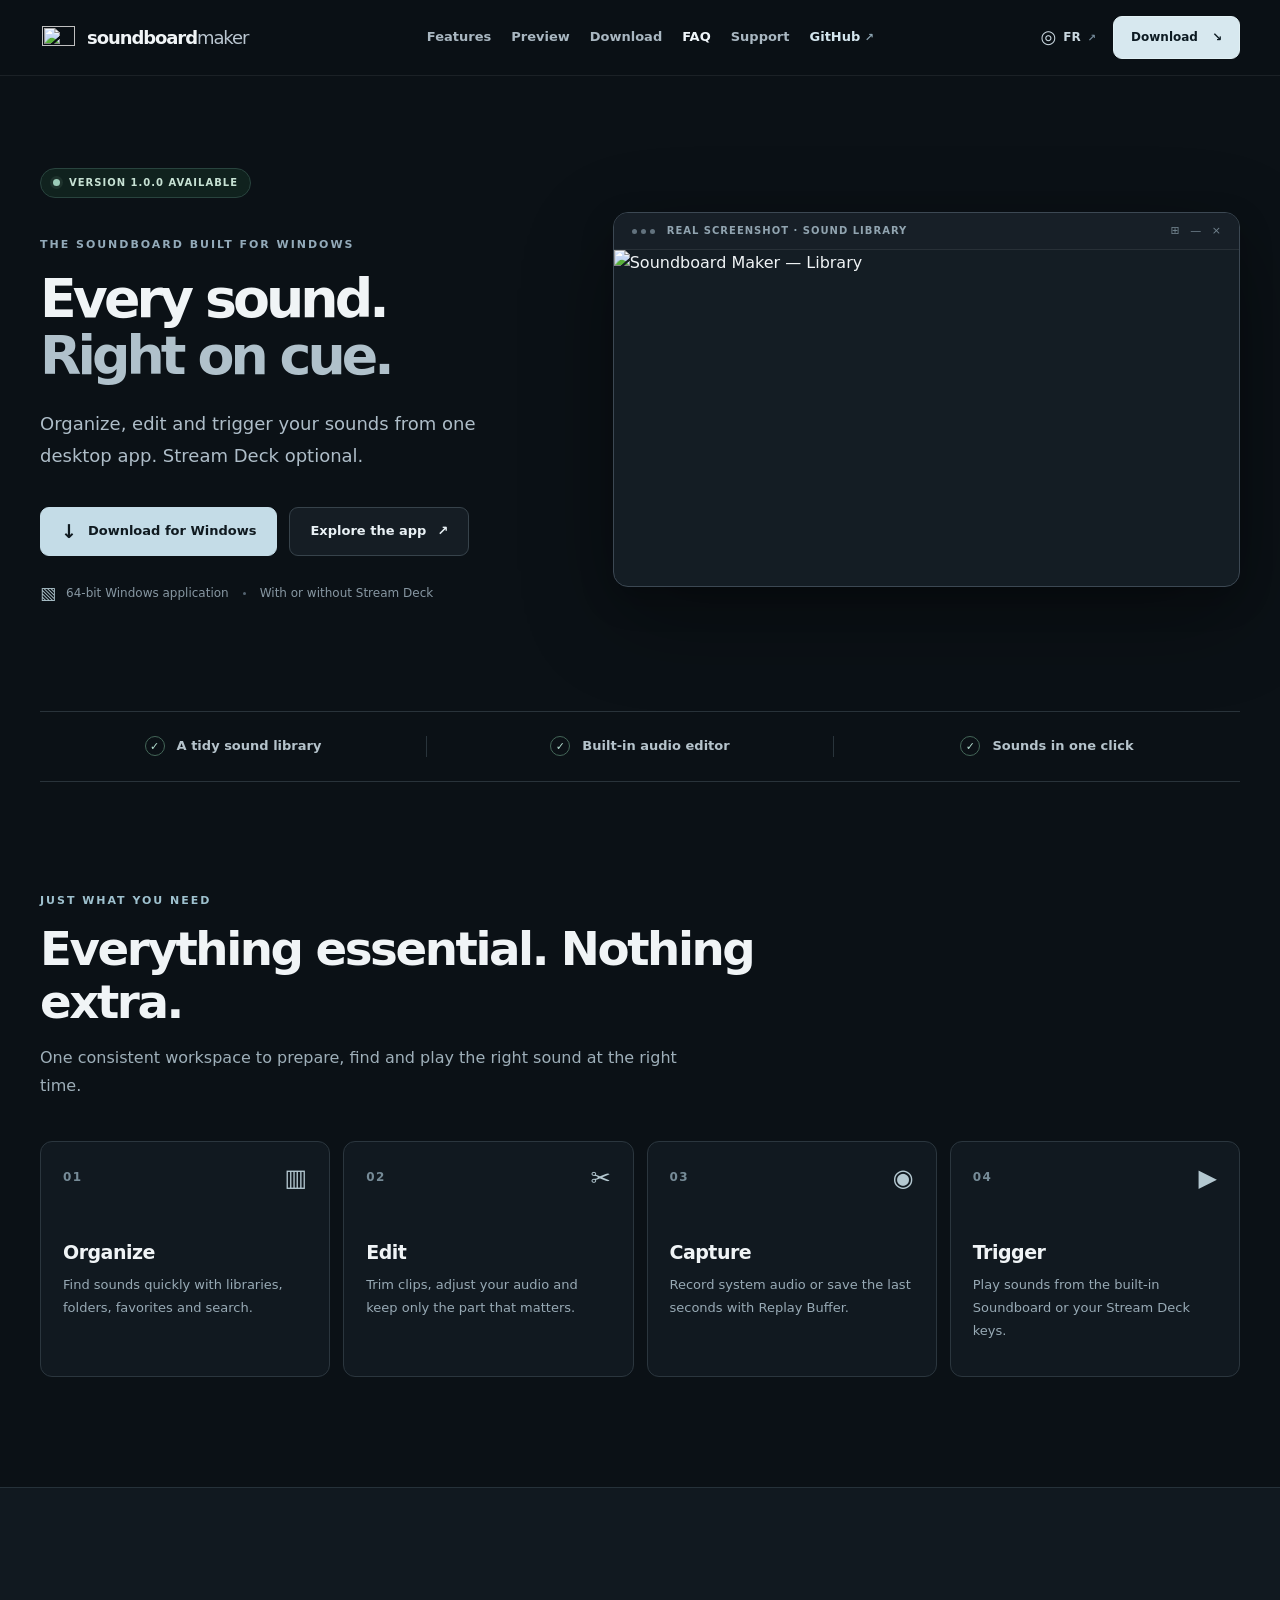
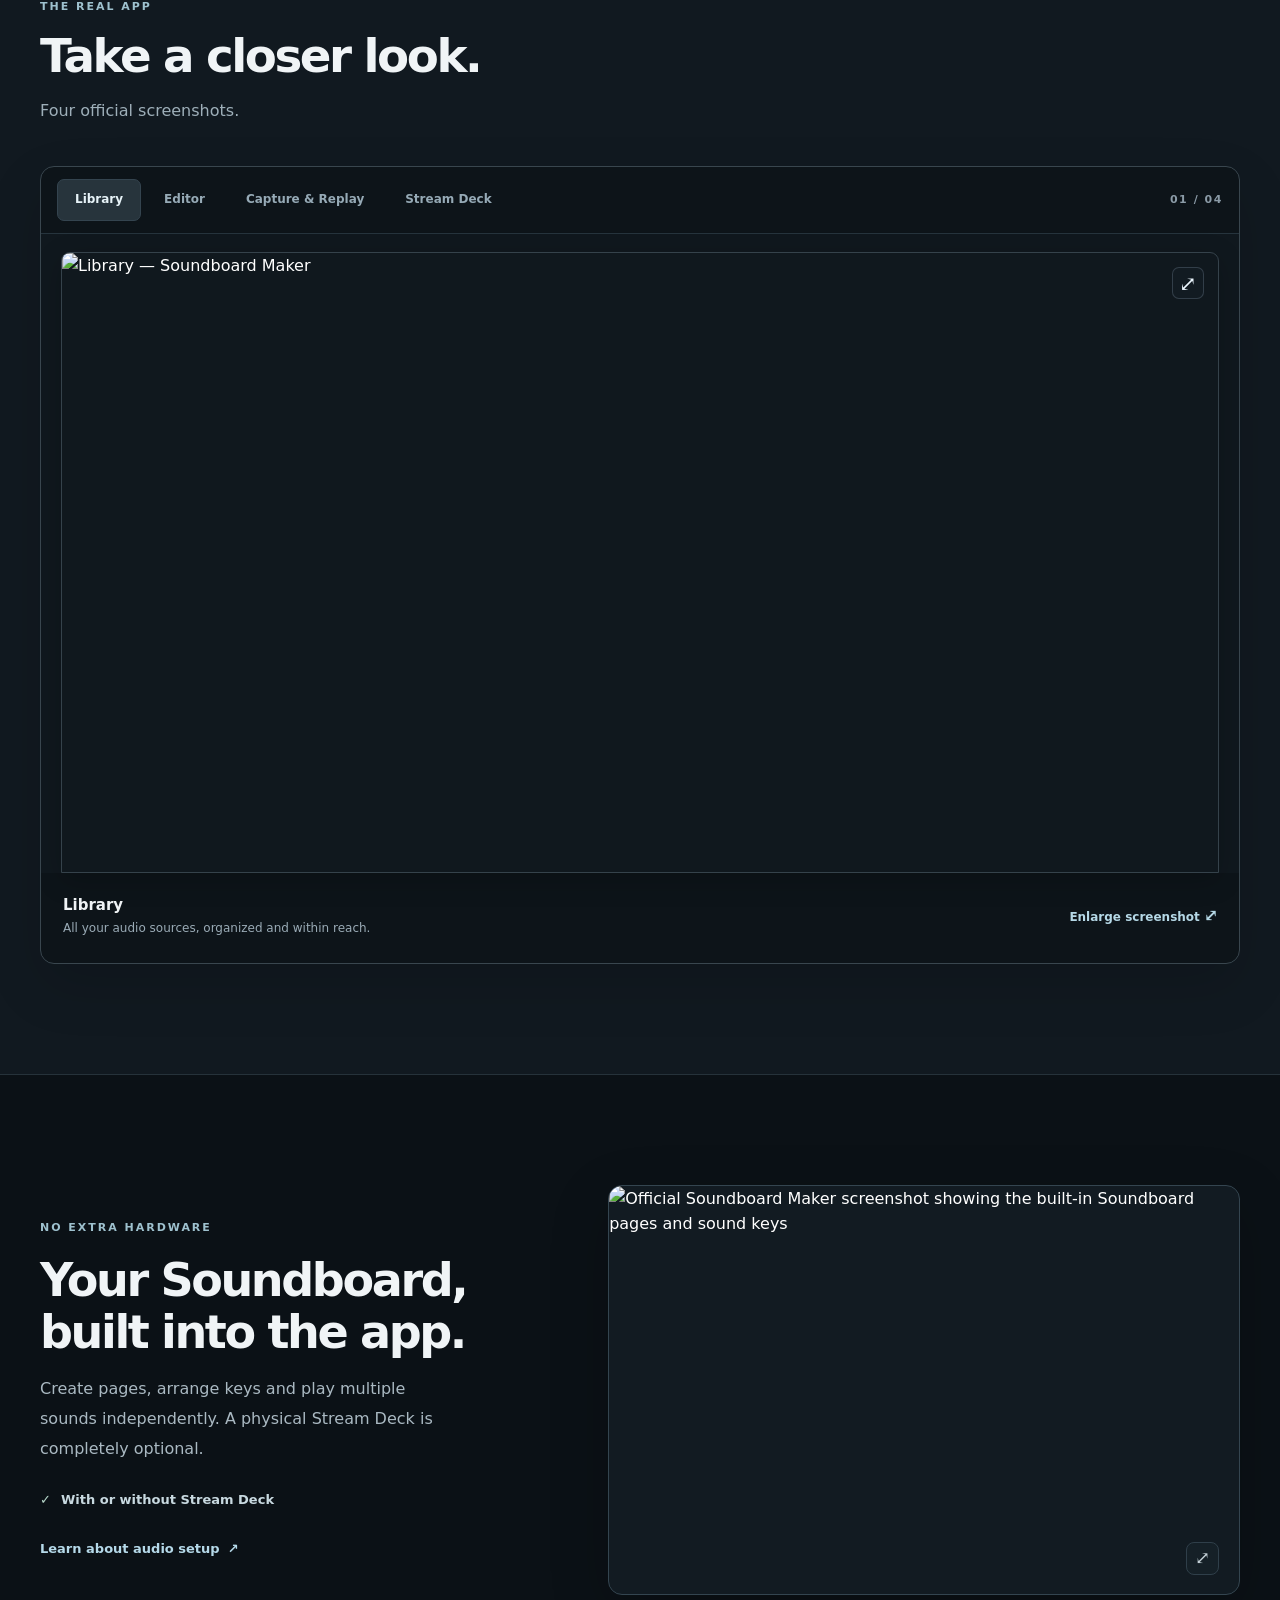
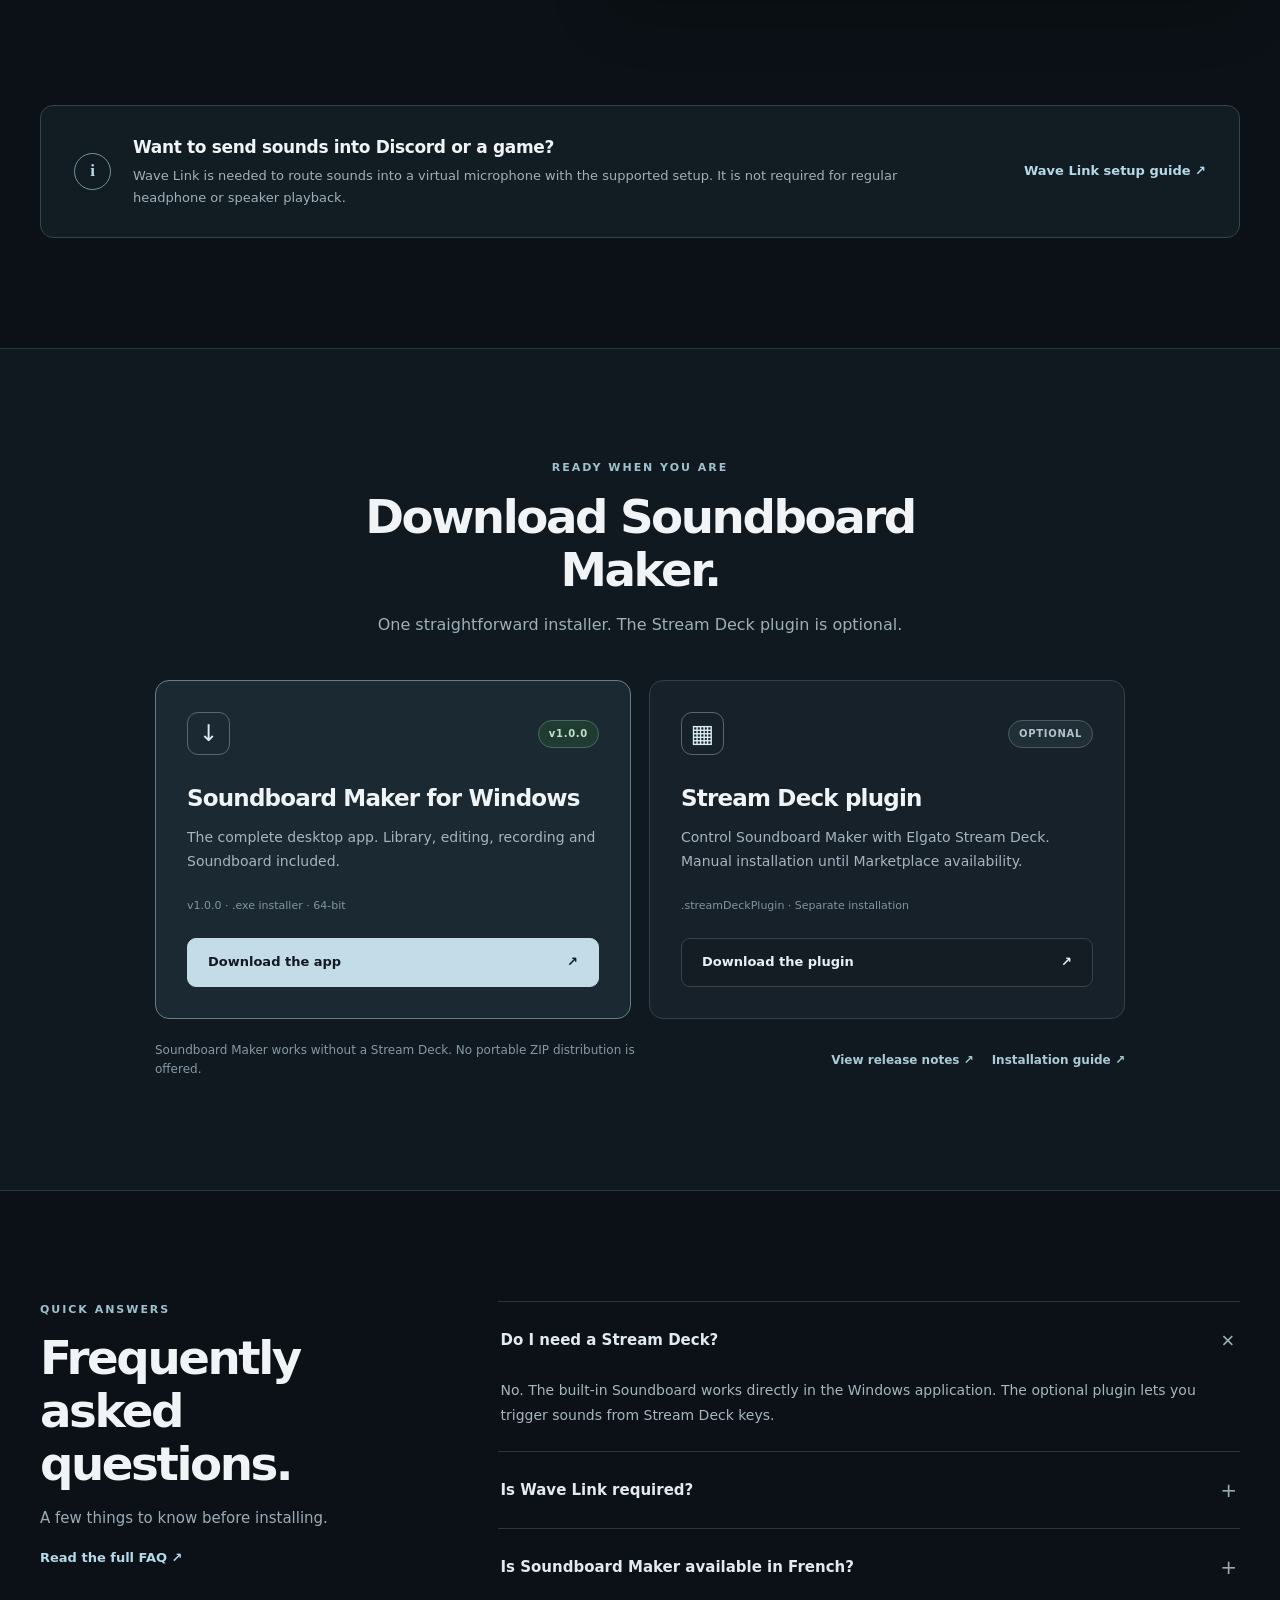
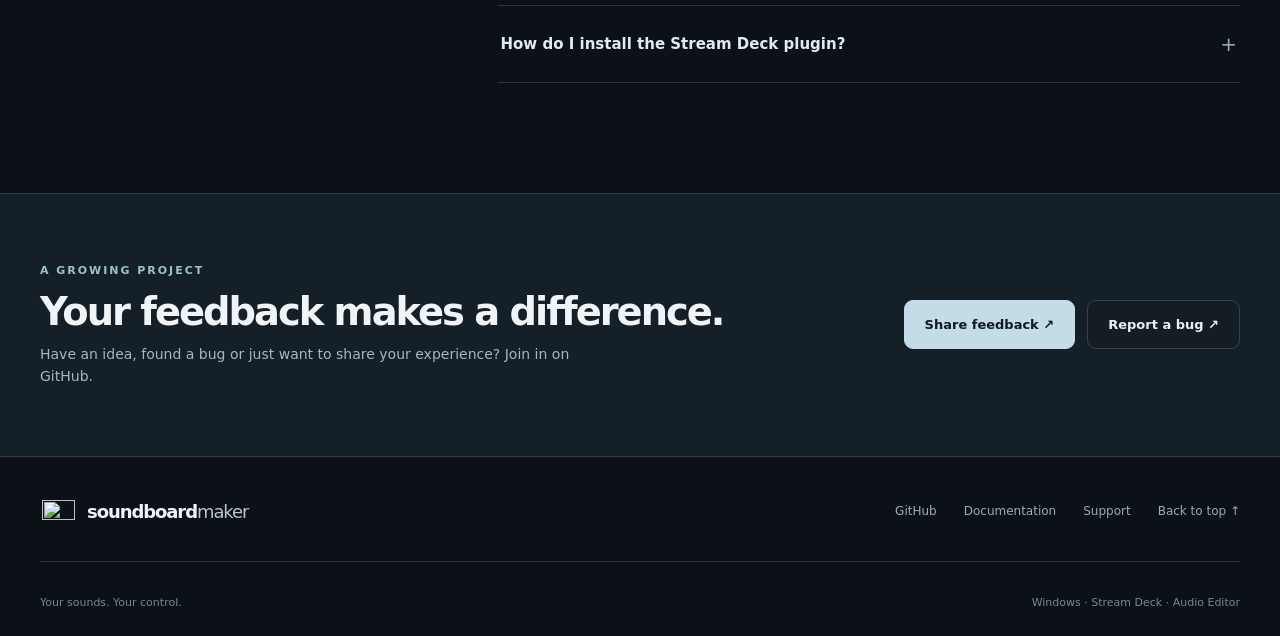
==== docs/en/index.html @ a248b0d3 "Publish version-independent website download improvements" ====
<!doctype html>
<html lang="en">
<head>
  <meta charset="utf-8">
  <meta name="viewport" content="width=device-width, initial-scale=1">
  <meta name="theme-color" content="#10161b">
  <title>Soundboard Maker — Windows Soundboard, Audio Editor &amp; Stream Deck</title>
  <meta name="description" content="Soundboard Maker for Windows: organize, trim and trigger sounds. Built-in Soundboard, audio editor, system audio capture and Stream Deck plugin.">
  <link rel="alternate" hreflang="fr" href="https://soundboardmaker.com/">
  <link rel="alternate" hreflang="en" href="https://soundboardmaker.com/en/">
  <link rel="alternate" hreflang="x-default" href="https://soundboardmaker.com/">
  <link rel="canonical" href="https://soundboardmaker.com/en/">
  <meta property="og:type" content="website">
  <meta property="og:site_name" content="Soundboard Maker">
  <meta property="og:locale" content="en_US">
  <meta property="og:title" content="Soundboard Maker — Windows Soundboard, Audio Editor &amp; Stream Deck">
  <meta property="og:description" content="Soundboard Maker for Windows: organize, trim and trigger sounds. Built-in Soundboard, audio editor, system audio capture and Stream Deck plugin.">
  <meta property="og:url" content="https://soundboardmaker.com/en/">
  <meta property="og:image" content="https://soundboardmaker.com/assets/social-preview.png?v=20261030-1">
  <meta property="og:image:width" content="1280">
  <meta property="og:image:height" content="640">
  <meta name="twitter:card" content="summary_large_image">
  <meta name="twitter:image" content="https://soundboardmaker.com/assets/social-preview.png?v=20261030-1">
  <link rel="icon" type="image/png" sizes="48x48" href="../assets/favicon-48.png?v=20261103">
  <link rel="icon" type="image/svg+xml" sizes="any" href="../assets/favicon.svg?v=20261103">
  <link rel="stylesheet" href="../style.css?v=20261102-soundboard-ratio">
  <script src="../app.js?v=20261104-latest" defer></script>
  <script defer src="https://cloud.umami.is/script.js" data-website-id="fd426516-11d3-4d21-9e5f-0ff150baa547"></script>
  <script type="application/ld+json">
    {
      "@context": "https://schema.org",
      "@type": "SoftwareApplication",
      "name": "Soundboard Maker",
      "url": "https://soundboardmaker.com/en/",
      "applicationCategory": "MultimediaApplication",
      "operatingSystem": "Windows",
      "softwareVersion": "1.0.0",
      "downloadUrl": "https://github.com/Fablitox/SoundBoardMaker/releases/download/1.0.0/SoundboardMaker-Setup-1.0.0.exe",
      "image": "https://soundboardmaker.com/assets/logo.png"
    }
  </script>
</head>
<body id="top" data-language="en">
  <header class="site-header" id="site-header">
    <div class="header-inner layout">
      <a href="/en/" class="brand" aria-label="Soundboard Maker — Home">
        <span class="brand-symbol"><img src="../assets/logo-mark.png" alt="" width="33" height="23"></span>
        <span class="brand-name">soundboard<span>maker</span></span>
      </a>
      <nav class="site-nav" id="site-nav" aria-label="Navigation">
        <a href="#features">Features</a>
        <a href="#preview">Preview</a>
        <a href="#download">Download</a>
        <a href="#faq">FAQ</a>
        <a href="#community">Support</a>
        <a href="https://github.com/Fablitox/SoundBoardMaker" target="_blank" rel="noopener noreferrer" class="nav-github">GitHub <span aria-hidden="true">↗</span></a>
      </nav>
      <div class="header-actions">
        <a class="language-switch" href="/" aria-label="Switch language to French" title="Switch language to French"><span class="language-globe" aria-hidden="true">◎</span> FR <span class="chev">↗</span></a>
        <a class="header-download" href="#download">Download <span aria-hidden="true">↘</span></a>
        <button class="mobile-toggle" aria-label="Open menu" aria-controls="site-nav" aria-expanded="false"><span></span><span></span><span></span></button>
      </div>
    </div>
  </header>

  <main>
    <section class="hero layout" aria-labelledby="hero-title">
      <div class="hero-copy">
        <div class="status-line"><span class="status-dot"></span> VERSION 1.0.0 AVAILABLE</div>
        <div class="eyebrow">THE SOUNDBOARD BUILT FOR WINDOWS</div>
        <h1 id="hero-title">Every sound.<br><span>Right on cue.</span></h1>
        <p class="hero-lead">Organize, edit and trigger your sounds from one desktop app. Stream Deck optional.</p>
        <div class="hero-ctas">
          <a class="button button-primary" href="#download"><span class="button-icon">↓</span> Download for Windows</a>
          <a class="button button-outline" href="#preview">Explore the app <span aria-hidden="true">↗</span></a>
        </div>
        <div class="hero-meta"><span class="micro-icon">▧</span>64-bit Windows application <span class="sep"></span> With or without Stream Deck</div>
      </div>
      <div class="hero-visual">
        <div class="window-frame">
          <div class="window-toolbar"><span class="toolbar-name"><span class="three-dots"><i></i><i></i><i></i></span> REAL SCREENSHOT · SOUND LIBRARY</span><span class="toolbar-ctrl">⊞ &nbsp; — &nbsp; ×</span></div>
          <img class="hero-shot" src="../screenshots/Bibliotheque_EN.png" alt="Soundboard Maker — Library" loading="eager">
        </div>
        
      </div>
    </section>
    <div class="hero-strip layout" aria-label="Features">
      <div><span class="strip-check">✓</span>A tidy sound library</div>
      <div><span class="strip-check">✓</span>Built-in audio editor</div>
      <div><span class="strip-check">✓</span>Sounds in one click</div>
    </div>

    <section class="section layout" id="features" aria-labelledby="features-title">
      <div class="section-top"><p class="section-label">JUST WHAT YOU NEED</p><h2 id="features-title">Everything essential. Nothing extra.</h2><p class="section-intro">One consistent workspace to prepare, find and play the right sound at the right time.</p></div>
      <div class="feature-grid">
        
        <article class="feature-card"><div class="feature-top"><span class="feature-num">01</span><span class="feature-symbol" aria-hidden="true">▥</span></div><h3>Organize</h3><p>Find sounds quickly with libraries, folders, favorites and search.</p></article>
        
        <article class="feature-card"><div class="feature-top"><span class="feature-num">02</span><span class="feature-symbol" aria-hidden="true">✂</span></div><h3>Edit</h3><p>Trim clips, adjust your audio and keep only the part that matters.</p></article>
        
        <article class="feature-card"><div class="feature-top"><span class="feature-num">03</span><span class="feature-symbol" aria-hidden="true">◉</span></div><h3>Capture</h3><p>Record system audio or save the last seconds with Replay Buffer.</p></article>
        
        <article class="feature-card"><div class="feature-top"><span class="feature-num">04</span><span class="feature-symbol" aria-hidden="true">▶</span></div><h3>Trigger</h3><p>Play sounds from the built-in Soundboard or your Stream Deck keys.</p></article>
        
      </div>
    </section>

    <section class="section preview-section" id="preview" aria-labelledby="preview-title">
      <div class="layout">
        <div class="section-top"><p class="section-label">THE REAL APP</p><h2 id="preview-title">Take a closer look.</h2><p class="section-intro">Four official screenshots.</p></div>
        <div class="preview-shell">
          <div class="preview-heading"><div role="tablist" aria-label="Preview" class="preview-tabs">
            
            <button class="preview-tab is-selected" type="button" role="tab" aria-selected="true" id="tab-library" data-image="../screenshots/Bibliotheque_EN.png" data-label="Library" data-detail="All your audio sources, organized and within reach.">Library</button>
            
            <button class="preview-tab " type="button" role="tab" aria-selected="false" id="tab-editor" data-image="../screenshots/Editeur_EN.png" data-label="Editor" data-detail="Precise trimming and audio editing in one place.">Editor</button>
            
            <button class="preview-tab " type="button" role="tab" aria-selected="false" id="tab-capture" data-image="../screenshots/Capture_Replay_EN.png" data-label="Capture &amp; Replay" data-detail="Local recording and Replay Buffer together.">Capture &amp; Replay</button>
            
            <button class="preview-tab " type="button" role="tab" aria-selected="false" id="tab-deck" data-image="../screenshots/StreamDeck_EN.png" data-label="Stream Deck" data-detail="Plugin controls for playback and recording.">Stream Deck</button>
            
          </div><span class="preview-index" id="preview-index">01 / 04</span></div>
          <div class="preview-stage" role="tabpanel" aria-labelledby="tab-library" id="preview-panel">
            <button class="preview-launch" id="open-preview" type="button" aria-label="Enlarge screenshot">
              <img id="preview-image" src="../screenshots/Bibliotheque_EN.png" alt="Library — Soundboard Maker" loading="lazy">
              <span class="expand-icon" aria-hidden="true">⤢</span>
            </button>
          </div>
          <div class="preview-footer"><div><strong id="preview-caption-title">Library</strong><span id="preview-caption-desc">All your audio sources, organized and within reach.</span></div><button class="preview-zoom" id="open-preview-text" type="button">Enlarge screenshot <span>⤢</span></button></div>
        </div>
      </div>
    </section>

    <section class="section layout" id="soundboard" aria-labelledby="sound-title">
      <div class="soundboard-layout">
        <div class="soundboard-copy"><p class="section-label">NO EXTRA HARDWARE</p><h2 id="sound-title">Your Soundboard, built into the app.</h2><p>Create pages, arrange keys and play multiple sounds independently. A physical Stream Deck is completely optional.</p><div class="tiny-feature"><span>✓</span>With or without Stream Deck</div><a class="text-link" href="https://github.com/Fablitox/SoundBoardMaker/wiki/Wave-Link-EN" target="_blank" rel="noopener noreferrer">Learn about audio setup <span>↗</span></a></div>
        <button class="soundboard-screenshot" type="button" id="open-soundboard" aria-label="Enlarge built-in Soundboard screenshot">
          <img id="soundboard-image" src="../screenshots/Soundboard_EN.png" alt="Official Soundboard Maker screenshot showing the built-in Soundboard pages and sound keys" data-title="Built-in Soundboard" loading="lazy" decoding="async">
          <span class="soundboard-zoom" aria-hidden="true">⤢</span>
        </button>
      </div>
    </section>

    <section class="wave-link layout" aria-label="Wave Link"><div class="wave-link-icon">i</div><div><h3>Want to send sounds into Discord or a game?</h3><p>Wave Link is needed to route sounds into a virtual microphone with the supported setup. It is not required for regular headphone or speaker playback.</p></div><a class="text-link" href="https://github.com/Fablitox/SoundBoardMaker/wiki/Wave-Link-EN" target="_blank" rel="noopener noreferrer">Wave Link setup guide ↗</a></section>

    <section class="section download-section" id="download" aria-labelledby="download-title"><div class="layout">
      <div class="section-top center"><p class="section-label">READY WHEN YOU ARE</p><h2 id="download-title">Download Soundboard Maker.</h2><p class="section-intro">One straightforward installer. The Stream Deck plugin is optional.</p></div>
      <div class="download-grid">
        <article class="download-card main-download"><div class="download-card-heading"><div class="download-icon">↓</div><span class="version-pill">v1.0.0</span></div><h3>Soundboard Maker for Windows</h3><p>The complete desktop app. Library, editing, recording and Soundboard included.</p><div class="download-meta">v1.0.0 · .exe installer · 64-bit</div><a href="https://github.com/Fablitox/SoundBoardMaker/releases/download/1.0.0/SoundboardMaker-Setup-1.0.0.exe" rel="noopener noreferrer" class="button button-primary download-button" data-download="installer" data-umami-event="download-installer">Download the app <span>↗</span></a></article>
        <article class="download-card"><div class="download-card-heading"><div class="download-icon deck-icon">▦</div><span class="optional-pill">OPTIONAL</span></div><h3>Stream Deck plugin</h3><p>Control Soundboard Maker with Elgato Stream Deck. Manual installation until Marketplace availability.</p><div class="download-meta">.streamDeckPlugin · Separate installation</div><a href="https://github.com/Fablitox/SoundBoardMaker/releases/download/1.0.0/com.soundboardmaker.streamdeck.streamDeckPlugin" rel="noopener noreferrer" class="button button-outline download-button" data-download="plugin" data-umami-event="download-streamdeck-plugin">Download the plugin <span>↗</span></a></article>
      </div>
      <div class="download-foot"><p>Soundboard Maker works without a Stream Deck. No portable ZIP distribution is offered.</p><div><a href="https://github.com/Fablitox/SoundBoardMaker/releases/latest" target="_blank" rel="noopener noreferrer">View release notes ↗</a><a href="https://github.com/Fablitox/SoundBoardMaker/wiki/Installation-EN" target="_blank" rel="noopener noreferrer">Installation guide ↗</a></div></div>
    </div></section>

    <section class="section layout faq-section" id="faq" aria-labelledby="faq-title"><div class="faq-layout"><div class="faq-copy"><p class="section-label">QUICK ANSWERS</p><h2 id="faq-title">Frequently asked questions.</h2><p>A few things to know before installing.</p><a class="text-link" href="https://github.com/Fablitox/SoundBoardMaker/wiki/FAQ-EN" target="_blank" rel="noopener noreferrer">Read the full FAQ ↗</a></div><div class="faq-list">
    <details class="faq-item" open><summary>Do I need a Stream Deck? <span aria-hidden="true">+</span></summary><div class="faq-answer">No. The built-in Soundboard works directly in the Windows application. The optional plugin lets you trigger sounds from Stream Deck keys.</div></details><details class="faq-item" ><summary>Is Wave Link required? <span aria-hidden="true">+</span></summary><div class="faq-answer">Only to route sounds into a virtual microphone (Discord or in-game voice chat) using the supported setup. Normal speaker or headphone playback does not require Wave Link.</div></details><details class="faq-item" ><summary>Is Soundboard Maker available in French? <span aria-hidden="true">+</span></summary><div class="faq-answer">Yes. Soundboard Maker offers both French and English interfaces. This website also has separate language pages.</div></details><details class="faq-item" ><summary>How do I install the Stream Deck plugin? <span aria-hidden="true">+</span></summary><div class="faq-answer">Download the .streamDeckPlugin file from GitHub Releases and open it with Elgato Stream Deck. Manual installation is required until it appears on the Marketplace.</div></details>
    </div></div></section>

    <section class="community-section" id="community"><div class="layout community-inner"><div><p class="section-label">A GROWING PROJECT</p><h2>Your feedback makes a difference.</h2><p>Have an idea, found a bug or just want to share your experience? Join in on GitHub.</p></div><div class="community-actions"><a class="button button-primary" href="https://github.com/Fablitox/SoundBoardMaker/discussions" target="_blank" rel="noopener noreferrer">Share feedback ↗</a><a class="button button-outline" href="https://github.com/Fablitox/SoundBoardMaker/issues/new/choose" target="_blank" rel="noopener noreferrer">Report a bug ↗</a></div></div></section>
  </main>

  <footer class="footer"><div class="layout footer-main"><a href="#top" class="brand brand-footer"><span class="brand-symbol"><img src="../assets/logo-mark.png" width="32" height="23" alt=""></span><span class="brand-name">soundboard<span>maker</span></span></a><div class="footer-links"><a href="https://github.com/Fablitox/SoundBoardMaker" target="_blank" rel="noopener noreferrer">GitHub</a><a href="https://github.com/Fablitox/SoundBoardMaker/wiki/Welcome-EN" target="_blank" rel="noopener noreferrer">Documentation</a><a href="https://github.com/Fablitox/SoundBoardMaker/discussions" target="_blank" rel="noopener noreferrer">Support</a><a href="#top">Back to top ↑</a></div></div><div class="layout footer-low"><span>Your sounds. Your control.</span><span>Windows · Stream Deck · Audio Editor</span></div></footer>

  <dialog id="preview-dialog" class="preview-dialog" aria-label="Enlarge screenshot"><div class="dialog-top"><strong id="dialog-title">Soundboard Maker</strong><button class="dialog-close" id="close-dialog" type="button" aria-label="Close screenshot">✕</button></div><img id="dialog-image" src="../screenshots/Bibliotheque_EN.png" alt=""><div class="dialog-hint">Press Escape to close</div></dialog>
</body>
</html>
---- docs/style.css ----
:root{
  color-scheme:dark;
  --page:#0b1116;
  --page-soft:#0e151b;
  --card:#151e25;
  --card-dark:#111920;
  --stroke:#2a343d;
  --stroke-soft:#202b32;
  --ink:#f0f4f6;
  --muted:#abb6bf;
  --muted2:#778a98;
  --accent:#c4dce7;
  --accent-ink:#101a20;
  --green:#9bcbb8;
  --radius:16px;
  --max:1200px;
}
*{box-sizing:border-box}
html{scroll-behavior:smooth;scroll-padding-top:104px}
body{margin:0;background:var(--page);color:var(--ink);font:16px/1.6 "Segoe UI",Inter,ui-sans-serif,system-ui,-apple-system,BlinkMacSystemFont,sans-serif;-webkit-font-smoothing:antialiased}
a{color:inherit;text-decoration:none}
button{font:inherit;cursor:pointer}
button:focus-visible,a:focus-visible,summary:focus-visible{outline:2px solid #c5e6ed;outline-offset:4px}
.layout{width:min(var(--max),calc(100% - 72px));margin-inline:auto}
::selection{background:#9bbfcf;color:#071016}
.local-banner{height:28px;border-bottom:1px solid #26383d;background:#102124;color:#bfdcd8;font-size:10px;letter-spacing:.13em;text-transform:uppercase;display:flex;justify-content:center;align-items:center;gap:9px;font-weight:700}
.status-dot{display:inline-block;width:7px;height:7px;border-radius:100%;background:var(--green);box-shadow:0 0 0 3px #9bcbb818}
.site-header{height:76px;position:sticky;top:0;z-index:30;background:#0b1116ea;border-bottom:1px solid #ffffff12;backdrop-filter:blur(18px);-webkit-backdrop-filter:blur(18px)}
.header-inner{height:100%;display:flex;align-items:center;gap:24px}
.brand{display:inline-flex;align-items:center;gap:11px;white-space:nowrap;flex-shrink:0;line-height:1}
.brand-symbol{width:36px;height:34px;display:flex;align-items:center;justify-content:center}
.brand-symbol img{width:33px;height:auto;object-fit:contain}
.brand-name{font-size:18px;font-weight:750;letter-spacing:-.06em}
.brand-name span{font-weight:450;color:#bac6d0}
.site-nav{display:flex;align-items:center;justify-content:center;gap:20px;flex:1;margin-left:16px}
.site-nav a{font-size:13px;font-weight:560;color:#a9b7c1;transition:color .15s}
.site-nav a:hover,.site-nav a.is-active{color:#f0f6fa}
.site-nav .nav-github{white-space:nowrap;font-weight:700;color:#d4e6ee}
.site-nav .nav-github span{font-size:11px;color:#8da5b2}
.header-actions{display:flex;align-items:center;gap:13px}
.language-switch{display:inline-flex;align-items:center;gap:7px;color:#c9d7df;font-size:12px;padding:8px 4px;font-weight:750}
.language-globe{font-size:18px;line-height:0;transform:translateY(-1px)}
.chev{font-size:10px;color:#778d9d}
.header-download{border:1px solid #e1f0f4;background:#d7e8ef;color:#0d1b23;padding:11px 17px;border-radius:9px;display:flex;align-items:center;gap:14px;font-weight:760;font-size:12px;white-space:nowrap;transition:background .15s,transform .15s}
.header-download:hover{background:#fff;transform:translateY(-1px)}
.mobile-toggle{display:none;background:transparent;border:0;padding:9px;width:36px;height:38px;align-items:center;flex-direction:column;justify-content:center;gap:5px}
.mobile-toggle span{width:20px;height:1.8px;background:#d9e4e9;display:block;transition:transform .2s}
.hero{display:grid;grid-template-columns:minmax(0,.92fr) minmax(0,1.13fr);gap:62px;align-items:center;min-height:635px;padding-top:78px;padding-bottom:66px}
.hero-copy{padding-bottom:24px}
.status-line{display:inline-flex;align-items:center;gap:9px;border:1px solid #29443e;background:#10221e;padding:6px 12px;border-radius:100px;color:#c7e2d4;font-size:10px;letter-spacing:.1em;font-weight:800;white-space:nowrap}
.eyebrow,.section-label{margin:0;font-size:11px;font-weight:780;letter-spacing:.18em;color:#93aab9;text-transform:uppercase}
.eyebrow{margin-top:38px}
h1,h2,h3,p{overflow-wrap:break-word}
h1{font-size:clamp(47px,4.2vw,64px);line-height:1.065;letter-spacing:-.073em;font-weight:770;margin:16px 0 24px}
h1 span{color:#b0c1cb}
.hero-lead{font-size:18px;color:#aebdc8;line-height:1.8;max-width:500px;margin:0}
.hero-ctas{display:flex;gap:12px;flex-wrap:wrap;margin-top:34px}
.button{display:inline-flex;align-items:center;justify-content:center;gap:11px;min-height:49px;padding:12px 20px;border-radius:9px;font-size:13px;font-weight:740;border:1px solid transparent;white-space:nowrap;transition:background .2s,border .2s,transform .2s,box-shadow .2s}
.button:hover{transform:translateY(-2px)}
.button-primary{background:var(--accent);color:var(--accent-ink);border-color:var(--accent)}
.button-primary:hover{background:#e5f3f9;box-shadow:0 12px 35px #d8ecf413}
.button-outline{border-color:#37434b;color:#e9f1f5;background:#151d24}
.button-outline:hover{border-color:#7c9caa;background:#1d2931}
.button-icon{font-size:19px;line-height:0}
.hero-meta{display:flex;gap:10px;align-items:center;color:#8797a2;font-size:12px;margin-top:24px}
.micro-icon{font-size:17px;color:#a9bfc7}
.sep{width:3px;height:3px;border-radius:100%;background:#546471;margin-inline:4px}
.hero-visual{min-width:0;position:relative}
.window-frame{background:#141d24;border:1px solid #3c4853;border-radius:15px;overflow:hidden;box-shadow:0 30px 92px #0005,0 12px 34px #0003}
.window-toolbar{height:37px;padding:0 18px;background:#171f27;border-bottom:1px solid #ffffff13;display:flex;align-items:center;justify-content:space-between;gap:10px}
.toolbar-name{display:flex;align-items:center;gap:12px;font-size:10px;letter-spacing:.1em;color:#91a4b0;font-weight:650}
.three-dots{display:flex;gap:4px;align-items:center}
.three-dots i{width:5px;height:5px;border-radius:100%;background:#62727e;display:block}
.toolbar-ctrl{color:#72838e;font-size:11px}
.hero-shot{width:100%;height:auto;display:block;aspect-ratio:2048/1100;object-fit:cover}
.hero-strip{display:flex;justify-content:space-between;gap:20px;border-top:1px solid #29333a;border-bottom:1px solid #29333a;padding-block:24px;color:#b5c3cb;font-size:13px;font-weight:570}
.hero-strip>div{display:flex;align-items:center;gap:12px;flex:1;justify-content:center}
.hero-strip>div:not(:last-child){border-right:1px solid #29343b}
.strip-check{display:flex;align-items:center;justify-content:center;width:20px;height:20px;border-radius:50%;font-size:11px;color:#b4ded0;border:1px solid #446658}
.section{padding-block:110px}
.section-top{max-width:720px;margin-bottom:41px}
.section-label{color:#9ec1ce}
h2{font-size:clamp(32px,3.65vw,51px);line-height:1.13;letter-spacing:-.052em;font-weight:710;margin:14px 0 15px}
.section-intro{font-size:16px;line-height:1.75;color:#9eafb9;margin:0;max-width:650px}
.feature-grid{display:grid;grid-template-columns:repeat(4,minmax(0,1fr));gap:13px}
.feature-card{min-height:236px;padding:24px 22px 28px;border:1px solid #2b363e;background:#111920;border-radius:12px;display:flex;flex-direction:column}
.feature-top{display:flex;justify-content:space-between;align-items:center;margin-bottom:47px}
.feature-num{font-size:12px;color:#768b97;font-weight:650;letter-spacing:.12em}
.feature-symbol{font-size:24px;color:#c6dbe4;line-height:1;opacity:.9}
.feature-card h3{font-size:19px;font-weight:700;letter-spacing:-.027em;margin:0 0 7px}
.feature-card p{color:#98aab5;font-size:13px;line-height:1.75;margin:0}
.preview-section{background:#111920;border-block:1px solid #26323a}
.preview-shell{border:1px solid #39464e;border-radius:14px;overflow:hidden;background:#0d1419;box-shadow:0 22px 55px #0002}
.preview-heading{padding:12px 16px;display:flex;align-items:center;justify-content:space-between;gap:20px;border-bottom:1px solid #26343d}
.preview-tabs{display:flex;flex-wrap:wrap;gap:5px}
.preview-tab{border:1px solid transparent;border-radius:7px;padding:10px 17px;background:transparent;color:#96aab6;font-size:12px;font-weight:710;transition:background .2s,color .2s}
.preview-tab.is-selected{background:#27343c;color:#e7f3f8;border-color:#34444f}
.preview-tab:hover:not(.is-selected){color:white;background:#17232b}
.preview-index{font-size:11px;color:#8b9ba7;font-weight:750;letter-spacing:.14em;white-space:nowrap}
.preview-stage{padding:18px 20px 0;background:#10181e}
.preview-launch{width:100%;background:transparent;display:block;padding:0;border:0;position:relative;text-align:left;cursor:zoom-in}
.preview-launch img{width:100%;height:auto;display:block;aspect-ratio:2048/1100;object-fit:contain;border:1px solid #35424b;border-radius:9px 9px 0 0;box-shadow:0 7px 28px #0003}
.expand-icon{position:absolute;right:15px;top:15px;width:32px;height:32px;display:grid;place-items:center;background:#131d24d9;color:#ecf7ff;border:1px solid #8194a74b;border-radius:7px;font-size:21px}
.preview-footer{display:flex;align-items:center;justify-content:space-between;gap:15px;padding:20px 22px 24px}
.preview-footer>div{display:flex;flex-direction:column;gap:2px}
.preview-footer strong{font-size:15px;font-weight:700}
.preview-footer span{font-size:12px;color:#9aabb6}
.preview-zoom{background:transparent;color:#b5d8e6;font-size:12px;font-weight:700;border:0;padding:8px 0}
.preview-zoom span{font-size:16px;color:#b5d8e6}
.soundboard-layout{display:grid;grid-template-columns:minmax(0,.9fr) minmax(0,1.1fr);align-items:center;gap:clamp(28px,4vw,58px)}
.soundboard-copy h2{font-size:clamp(32px,3.6vw,50px);margin-top:18px}
.soundboard-copy>p:not(.section-label){color:#aab9c2;font-size:16px;line-height:1.85;max-width:400px}
.tiny-feature{display:flex;align-items:center;gap:10px;color:#c8d9e0;margin:27px 0 10px;font-size:13px;font-weight:640}
.tiny-feature span{color:#b6d7c9}
.text-link{display:inline-flex;align-items:center;gap:8px;color:#b5d9e9;font-size:13px;font-weight:700;margin-top:18px;transition:color .15s}
.text-link:hover{color:#fff}
.soundboard-screenshot{position:relative;display:block;justify-self:center;align-self:center;box-sizing:border-box;min-width:0;max-width:720px;width:100%;margin:0;padding:0;overflow:hidden;aspect-ratio:3046/1977;background:#121b22;border:1px solid #344550;border-radius:14px;box-shadow:0 18px 60px #0003;cursor:zoom-in;text-align:left;appearance:none;transition:border-color .17s,transform .17s}
.soundboard-screenshot:hover,.soundboard-screenshot:focus-visible{border-color:#8eb0c3;transform:translateY(-2px);outline:none}
.soundboard-screenshot:focus-visible{box-shadow:0 0 0 3px #8eb0c344,0 18px 60px #0003}
.soundboard-screenshot img{display:block;width:100%;max-width:100%;height:auto;aspect-ratio:3046/1977;object-fit:contain;object-position:center;border-radius:0}
.soundboard-zoom{position:absolute;right:20px;bottom:19px;display:grid;place-items:center;width:33px;height:33px;border-radius:8px;border:1px solid #354651;background:#17232bdb;color:#e5f2f8;font-size:18px;pointer-events:none;opacity:.85}
@media(prefers-reduced-motion:reduce){.soundboard-screenshot{transition:none}.soundboard-screenshot:hover{transform:none}}
.wave-link{display:flex;align-items:center;gap:22px;padding:28px 33px;border:1px solid #34434c;border-radius:13px;background:#111d23}
.wave-link-icon{border-radius:100px;border:1px solid #7394a2;width:37px;height:37px;display:grid;place-items:center;flex:none;font:700 17px Georgia,serif;color:#bedbe5}
.wave-link>div:nth-child(2){flex:1}
.wave-link h3{font-size:17px;font-weight:700;letter-spacing:-.02em;margin:0 0 4px}
.wave-link p{font-size:13px;color:#9fb0ba;max-width:790px;margin:0;line-height:1.7}
.wave-link .text-link{margin-top:0;white-space:nowrap}
.download-section{margin-top:110px;background:#111920;border-block:1px solid #29363e}
.section-top.center{text-align:center;margin-inline:auto}
.section-top.center .section-intro{margin-inline:auto}
.download-grid{display:grid;grid-template-columns:repeat(2,minmax(0,1fr));gap:18px;max-width:970px;margin-inline:auto}
.download-card{padding:31px;border:1px solid #34414b;border-radius:14px;background:#16212a;min-height:300px;display:flex;flex-direction:column;align-items:flex-start}
.download-card.main-download{border-color:#657f8a;background:#1b2a32}
.download-card-heading{display:flex;align-items:center;justify-content:space-between;width:100%;gap:12px;margin-bottom:25px}
.download-icon{width:43px;height:43px;border:1px solid #526973;border-radius:11px;color:#dbedf4;display:grid;place-items:center;font-size:23px;font-weight:300}
.download-icon.deck-icon{font-size:25px}
.version-pill,.optional-pill{border:1px solid #476b5c;background:#203c32;padding:5px 10px;border-radius:40px;color:#bee1cc;font-size:10px;font-weight:740;letter-spacing:.07em}
.optional-pill{background:#202e36;border-color:#4b5b67;color:#b3c2cd}
.download-card h3{font-size:23px;letter-spacing:-.035em;font-weight:720;margin:0 0 9px}
.download-card p{font-size:14px;color:#a5b5c1;line-height:1.7;margin:0}
.download-meta{font-size:11px;color:#7f95a2;margin-top:23px;margin-bottom:24px}
.download-button{width:100%;margin-top:auto;justify-content:space-between}
.download-foot{display:flex;justify-content:space-between;align-items:center;gap:25px;max-width:970px;margin:22px auto 0}
.download-foot p{font-size:12px;color:#8599a5;max-width:480px;margin:0}
.download-foot div{display:flex;gap:18px;flex-wrap:wrap}
.download-foot a{font-size:12px;font-weight:700;color:#a9cad7;white-space:nowrap}
.faq-layout{display:grid;grid-template-columns:minmax(0,.65fr) minmax(0,1.35fr);gap:100px}
.faq-copy p:not(.section-label){font-size:15px;color:#9cabb6;margin:0}
.faq-list{border-top:1px solid #293740}
.faq-item{border-bottom:1px solid #293740}
.faq-item summary{list-style:none;padding:22px 3px;cursor:pointer;font-size:15px;font-weight:690;color:#e1eaee;display:flex;gap:20px;align-items:center;justify-content:space-between}
.faq-item summary::-webkit-details-marker{display:none}
.faq-item summary span{font-size:20px;font-weight:380;color:#9babb6;transition:transform .2s}
.faq-item[open] summary span{transform:rotate(45deg)}
.faq-answer{padding:0 30px 23px 3px;color:#a5b6bf;font-size:14px;line-height:1.8}
.community-section{background:#151f27;border-top:1px solid #30404a;border-bottom:1px solid #30404a;padding:68px 0}
.community-inner{display:flex;align-items:center;justify-content:space-between;gap:50px}
.community-inner h2{font-size:clamp(29px,3vw,41px);margin:10px 0}
.community-inner p:not(.section-label){color:#a6b7c1;font-size:14px;margin:0;max-width:550px}
.community-actions{display:flex;flex-shrink:0;gap:12px}
.footer{padding:38px 0 25px}
.footer-main{display:flex;justify-content:space-between;align-items:center;gap:25px}
.footer-links{display:flex;align-items:center;flex-wrap:wrap;gap:27px}
.footer-links a{font-size:12px;color:#9aadb8}
.footer-links a:hover{color:#f8fdff}
.footer-low{padding-top:32px;margin-top:32px;border-top:1px solid #26313a;display:flex;justify-content:space-between;font-size:11px;color:#748a98;gap:20px}
.preview-dialog{padding:14px;border-radius:13px;background:#10181e;color:#ebf5f8;border:1px solid #5b707e;box-shadow:0 30px 120px #000c;width:min(96vw,1600px);max-width:none;max-height:96vh}
.preview-dialog::backdrop{background:#05090de8;backdrop-filter:blur(9px)}
.dialog-top{display:flex;align-items:center;justify-content:space-between;margin-bottom:9px}
.dialog-top strong{font-size:13px}
.dialog-close{display:grid;place-items:center;font-size:16px;border:1px solid #415662;background:#1c2832;color:#f1faff;border-radius:7px;width:34px;height:34px}
.preview-dialog img{max-width:100%;max-height:calc(96vh - 106px);height:auto;display:block;margin:auto;object-fit:contain;border-radius:5px}
.dialog-hint{text-align:center;margin-top:8px;color:#8396a0;font-size:11px}
@media(min-width:1450px){.hero{min-height:665px}}
@media(max-width:1100px){.layout{width:min(var(--max),calc(100% - 48px))}.site-nav{gap:12px;margin-left:0}.hero{gap:27px}.hero h1{font-size:clamp(45px,5.1vw,66px)}.feature-grid{grid-template-columns:repeat(2,1fr)}.feature-card{min-height:195px}.feature-top{margin-bottom:35px}.soundboard-layout{gap:34px}.faq-layout{gap:35px}.community-inner{gap:30px}.community-actions{flex-direction:column;align-items:stretch}}
@media(max-width:900px){html{scroll-padding-top:74px}.layout{width:calc(100% - 36px)}.local-banner{font-size:9px;height:26px}.site-header{height:64px}.brand-name{font-size:16px}.header-inner{gap:10px}.site-nav{display:none;position:absolute;left:0;right:0;top:64px;background:#101a21;border-bottom:1px solid #31414a;padding:20px 24px;flex-direction:column;gap:2px;align-items:stretch;margin:0;box-shadow:0 35px 60px #0005}.site-nav.is-open{display:flex}.site-nav a{font-size:15px;padding:9px 0}.header-actions{margin-left:auto;gap:8px}.header-download{padding:9px 11px;font-size:11px;gap:7px}.language-switch{font-size:11px}.language-globe,.chev{display:none}.mobile-toggle{display:flex}.mobile-toggle[aria-expanded=true] span:nth-child(1){transform:translateY(6.8px) rotate(45deg)}.mobile-toggle[aria-expanded=true] span:nth-child(2){opacity:0}.mobile-toggle[aria-expanded=true] span:nth-child(3){transform:translateY(-6.8px) rotate(-45deg)}.hero{grid-template-columns:1fr;padding-block:53px 35px;min-height:auto;gap:44px}.hero-copy{padding-bottom:0}.eyebrow{margin-top:30px}.hero h1{font-size:clamp(48px,10.3vw,68px);margin:15px 0 19px}.hero-lead{font-size:16px}.hero-ctas{gap:10px;margin-top:25px}.hero-meta{margin-top:18px}.window-frame{border-radius:11px}.window-toolbar{height:31px}.toolbar-name{font-size:9px}.hero-strip{margin-top:8px;flex-direction:column;gap:14px;align-items:flex-start;padding:19px}.hero-strip>div{justify-content:flex-start;border-right:0!important;font-size:12px}.section{padding-block:76px}.section-top{margin-bottom:30px}h2{font-size:clamp(33px,7vw,45px)}.feature-grid{grid-template-columns:repeat(2,minmax(0,1fr));gap:10px}.feature-card{padding:18px 15px;min-height:188px}.feature-top{margin-bottom:24px}.feature-card h3{font-size:17px}.feature-card p{font-size:12px}.preview-heading{padding:10px;flex-wrap:wrap}.preview-tabs{gap:3px}.preview-tab{padding:8px 10px;font-size:11px}.preview-index{display:none}.preview-stage{padding:10px 10px 0}.preview-footer{padding:15px;align-items:flex-start}.preview-footer span{font-size:11px}.preview-zoom{white-space:nowrap}.soundboard-layout{grid-template-columns:1fr;gap:30px}.soundboard-copy>p:not(.section-label){max-width:none;font-size:15px}.soundboard-screenshot{max-width:720px;margin-inline:auto;padding:0}.wave-link{gap:14px;flex-wrap:wrap;padding:22px}.wave-link h3{font-size:15px}.wave-link p{font-size:12px}.wave-link .text-link{margin-left:50px}.download-section{margin-top:75px}.download-grid{grid-template-columns:1fr;gap:12px}.download-card{min-height:265px;padding:24px}.download-card h3{font-size:21px}.download-foot{display:block}.download-foot div{margin-top:14px;gap:16px}.faq-layout{grid-template-columns:1fr;gap:25px}.community-inner{flex-direction:column;align-items:flex-start}.community-actions{flex-direction:row;flex-wrap:wrap}.footer-main{flex-direction:column;align-items:flex-start}.footer-links{gap:16px 25px}.footer-low{flex-direction:column;gap:7px}}
@media(max-width:420px){.header-download{display:none}.hero-ctas .button{font-size:12px;padding:11px 14px;min-height:46px}.hero-meta{font-size:11px}.download-button{white-space:normal}.wave-link .text-link{margin-left:0}.preview-footer{display:block}.preview-zoom{margin-top:10px}}
@media(prefers-reduced-motion:reduce){html{scroll-behavior:auto}*,*:before,*:after{transition:none!important;animation:none!important}}
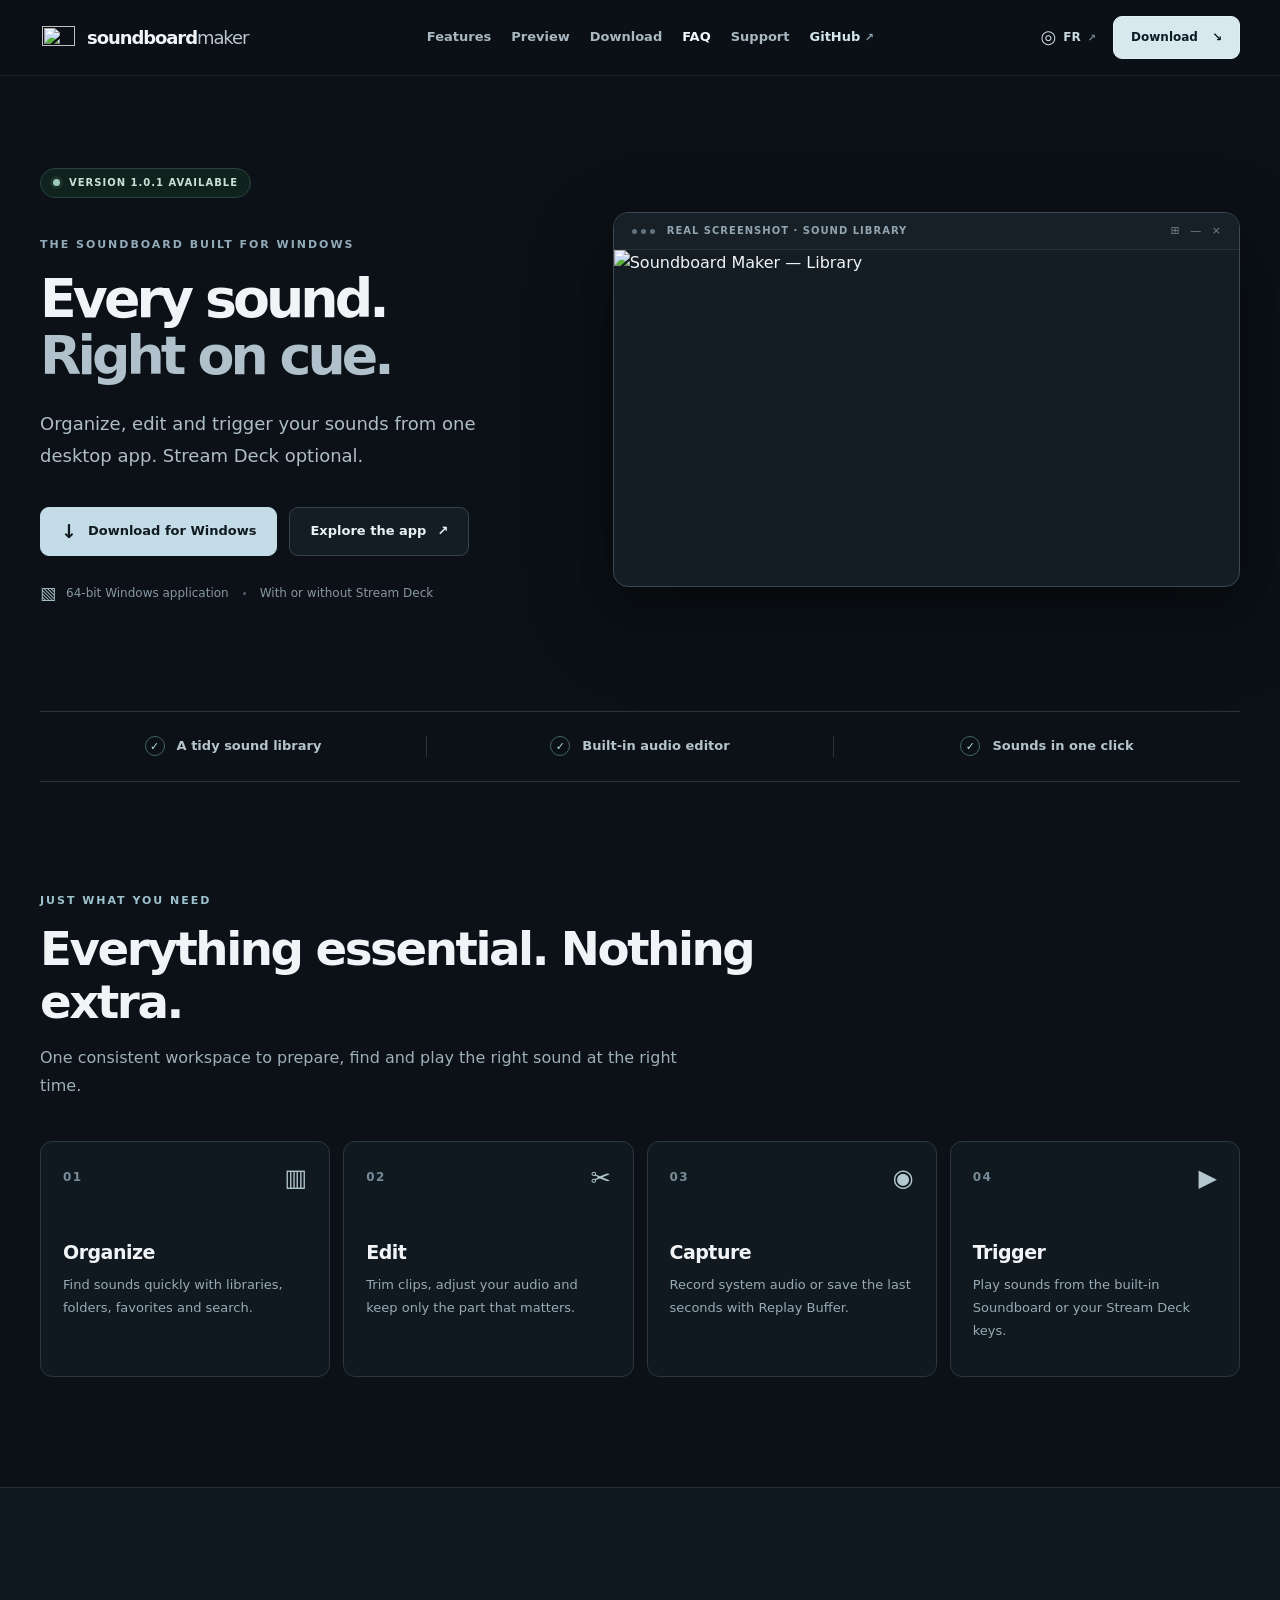
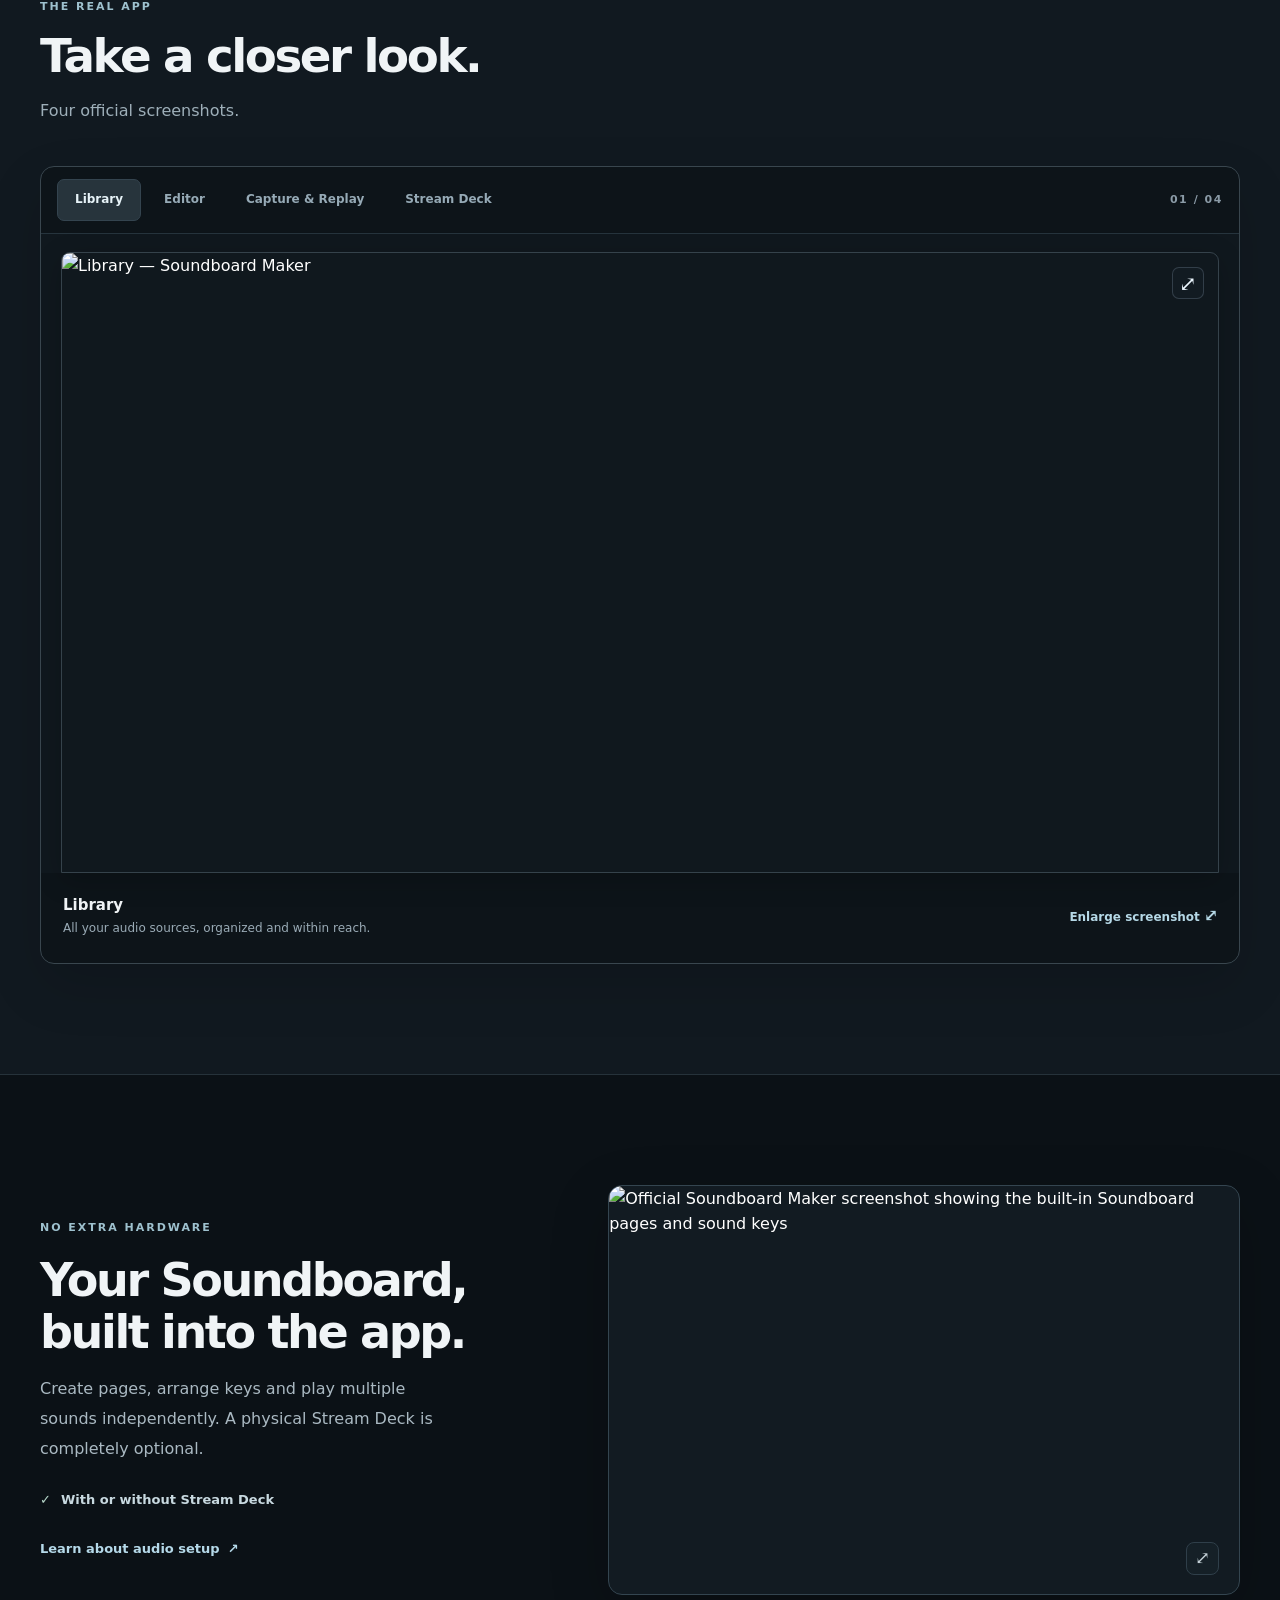
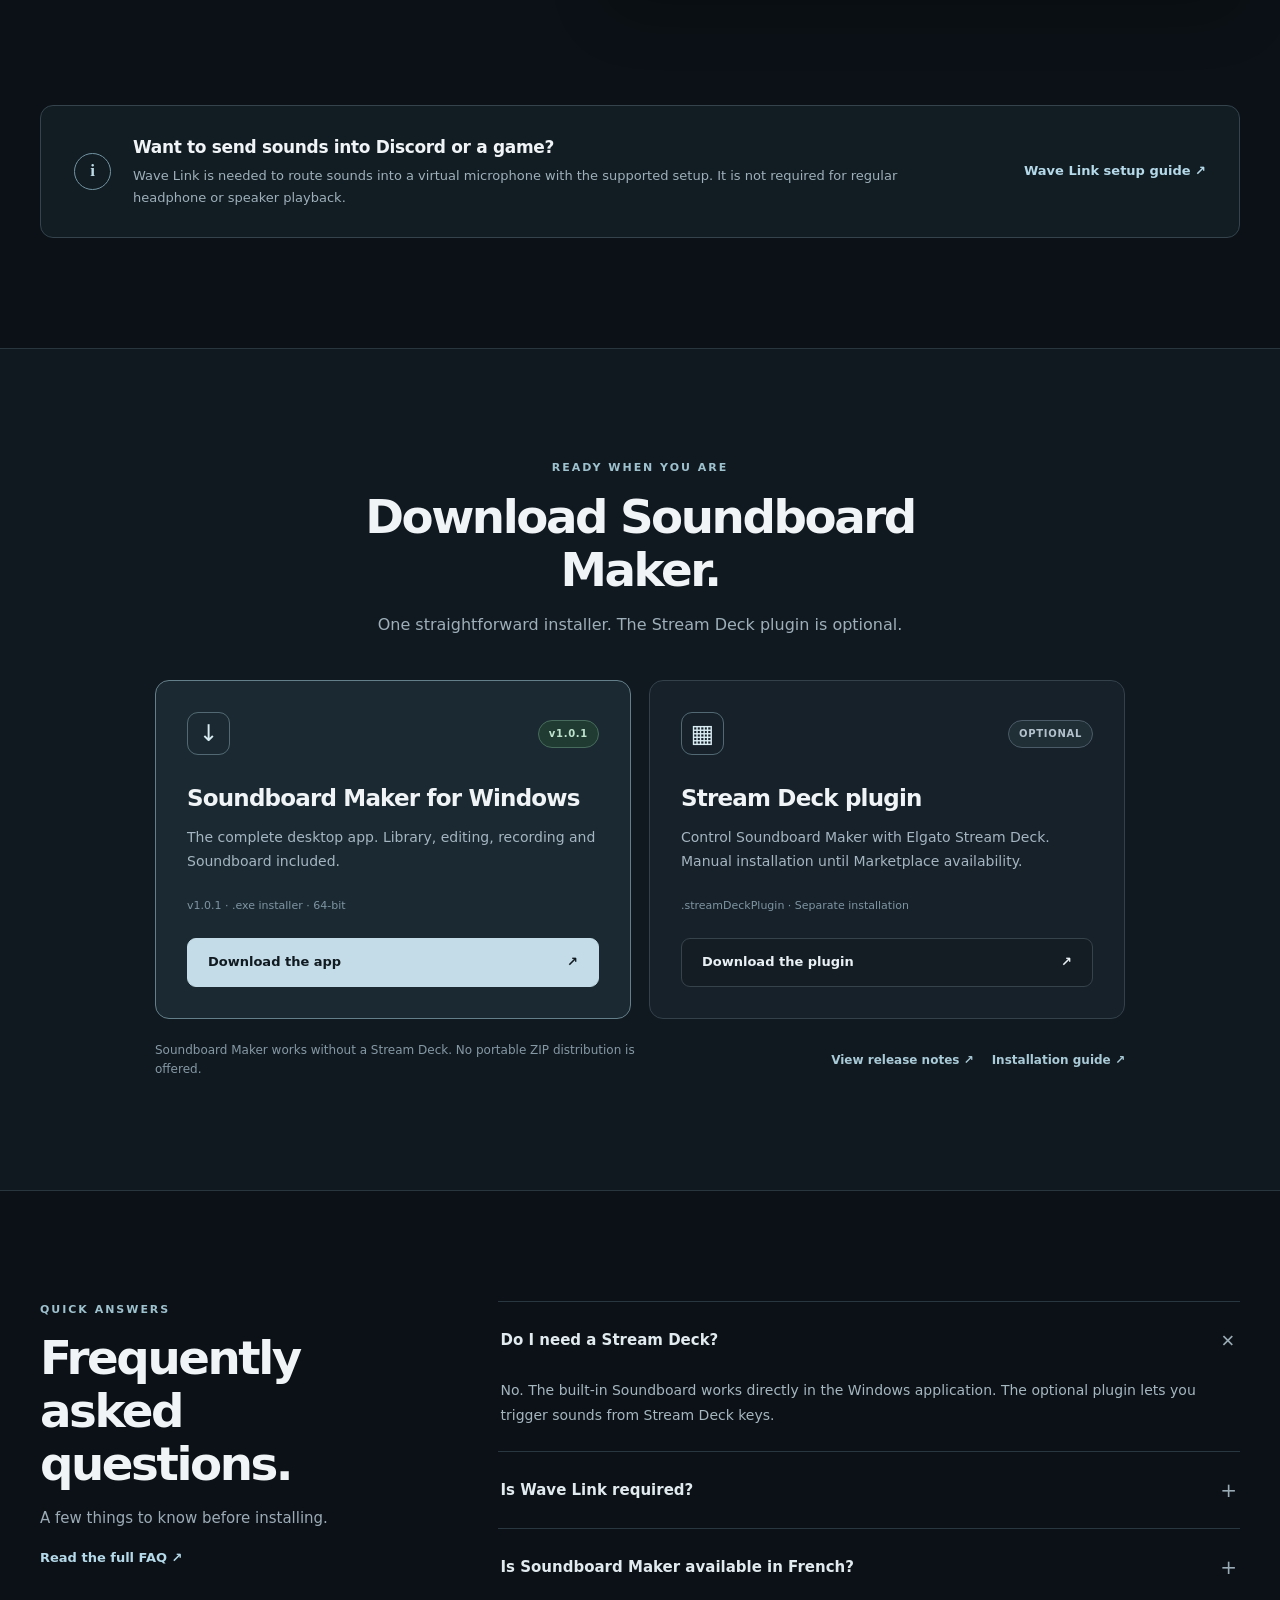
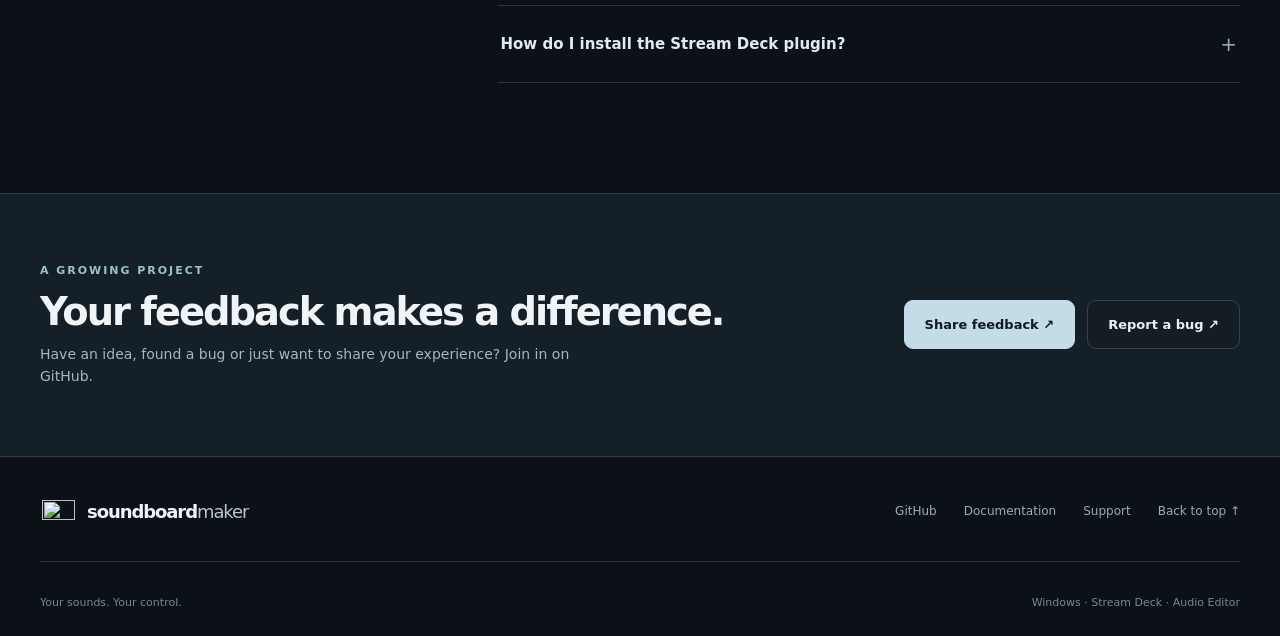
==== commit 7db3cced: "Update stable 1.0.1 download fallbacks and metadata" ====
--- a/docs/en/index.html
+++ b/docs/en/index.html
@@ -24,7 +24,9 @@
   <link rel="icon" type="image/png" sizes="48x48" href="../assets/favicon-48.png?v=20261103">
   <link rel="icon" type="image/svg+xml" sizes="any" href="../assets/favicon.svg?v=20261103">
   <link rel="stylesheet" href="../style.css?v=20261102-soundboard-ratio">
+  <link rel="stylesheet" href="../language-prompt.css?v=20261104">
   <script src="../app.js?v=20261104-latest" defer></script>
+  <script src="../language-prompt.js?v=20261104" defer></script>
   <script defer src="https://cloud.umami.is/script.js" data-website-id="fd426516-11d3-4d21-9e5f-0ff150baa547"></script>
   <script type="application/ld+json">
     {
@@ -34,8 +36,8 @@
       "url": "https://soundboardmaker.com/en/",
       "applicationCategory": "MultimediaApplication",
       "operatingSystem": "Windows",
-      "softwareVersion": "1.0.0",
-      "downloadUrl": "https://github.com/Fablitox/SoundBoardMaker/releases/download/1.0.0/SoundboardMaker-Setup-1.0.0.exe",
+      "softwareVersion": "1.0.1",
+      "downloadUrl": "https://github.com/Fablitox/SoundBoardMaker/releases/download/1.0.1/SoundboardMaker-Setup-1.0.1.exe",
       "image": "https://soundboardmaker.com/assets/logo.png"
     }
   </script>
@@ -66,7 +68,7 @@
   <main>
     <section class="hero layout" aria-labelledby="hero-title">
       <div class="hero-copy">
-        <div class="status-line"><span class="status-dot"></span> VERSION 1.0.0 AVAILABLE</div>
+        <div class="status-line"><span class="status-dot"></span> VERSION 1.0.1 AVAILABLE</div>
         <div class="eyebrow">THE SOUNDBOARD BUILT FOR WINDOWS</div>
         <h1 id="hero-title">Every sound.<br><span>Right on cue.</span></h1>
         <p class="hero-lead">Organize, edit and trigger your sounds from one desktop app. Stream Deck optional.</p>
@@ -146,8 +148,8 @@
     <section class="section download-section" id="download" aria-labelledby="download-title"><div class="layout">
       <div class="section-top center"><p class="section-label">READY WHEN YOU ARE</p><h2 id="download-title">Download Soundboard Maker.</h2><p class="section-intro">One straightforward installer. The Stream Deck plugin is optional.</p></div>
       <div class="download-grid">
-        <article class="download-card main-download"><div class="download-card-heading"><div class="download-icon">↓</div><span class="version-pill">v1.0.0</span></div><h3>Soundboard Maker for Windows</h3><p>The complete desktop app. Library, editing, recording and Soundboard included.</p><div class="download-meta">v1.0.0 · .exe installer · 64-bit</div><a href="https://github.com/Fablitox/SoundBoardMaker/releases/download/1.0.0/SoundboardMaker-Setup-1.0.0.exe" rel="noopener noreferrer" class="button button-primary download-button" data-download="installer" data-umami-event="download-installer">Download the app <span>↗</span></a></article>
-        <article class="download-card"><div class="download-card-heading"><div class="download-icon deck-icon">▦</div><span class="optional-pill">OPTIONAL</span></div><h3>Stream Deck plugin</h3><p>Control Soundboard Maker with Elgato Stream Deck. Manual installation until Marketplace availability.</p><div class="download-meta">.streamDeckPlugin · Separate installation</div><a href="https://github.com/Fablitox/SoundBoardMaker/releases/download/1.0.0/com.soundboardmaker.streamdeck.streamDeckPlugin" rel="noopener noreferrer" class="button button-outline download-button" data-download="plugin" data-umami-event="download-streamdeck-plugin">Download the plugin <span>↗</span></a></article>
+        <article class="download-card main-download"><div class="download-card-heading"><div class="download-icon">↓</div><span class="version-pill">v1.0.1</span></div><h3>Soundboard Maker for Windows</h3><p>The complete desktop app. Library, editing, recording and Soundboard included.</p><div class="download-meta">v1.0.1 · .exe installer · 64-bit</div><a href="https://github.com/Fablitox/SoundBoardMaker/releases/download/1.0.1/SoundboardMaker-Setup-1.0.1.exe" rel="noopener noreferrer" class="button button-primary download-button" data-download="installer" data-umami-event="download-installer">Download the app <span>↗</span></a></article>
+        <article class="download-card"><div class="download-card-heading"><div class="download-icon deck-icon">▦</div><span class="optional-pill">OPTIONAL</span></div><h3>Stream Deck plugin</h3><p>Control Soundboard Maker with Elgato Stream Deck. Manual installation until Marketplace availability.</p><div class="download-meta">.streamDeckPlugin · Separate installation</div><a href="https://github.com/Fablitox/SoundBoardMaker/releases/download/1.0.1/com.soundboardmaker.streamdeck.streamDeckPlugin" rel="noopener noreferrer" class="button button-outline download-button" data-download="plugin" data-umami-event="download-streamdeck-plugin">Download the plugin <span>↗</span></a></article>
       </div>
       <div class="download-foot"><p>Soundboard Maker works without a Stream Deck. No portable ZIP distribution is offered.</p><div><a href="https://github.com/Fablitox/SoundBoardMaker/releases/latest" target="_blank" rel="noopener noreferrer">View release notes ↗</a><a href="https://github.com/Fablitox/SoundBoardMaker/wiki/Installation-EN" target="_blank" rel="noopener noreferrer">Installation guide ↗</a></div></div>
     </div></section>
--- a/docs/language-prompt.css
+++ b/docs/language-prompt.css
@@ -0,0 +1,30 @@
+/* Language suggestion only. Does not change locale URLs or force redirects. */
+.language-prompt{
+  position:fixed;z-index:45;right:24px;bottom:24px;
+  width:min(420px,calc(100vw - 32px));display:flex;flex-direction:column;gap:12px;
+  padding:20px 22px;border:1px solid #42515b;border-radius:14px;
+  background:#121e26;color:#f0f4f6;
+  box-shadow:0 22px 58px #000a;
+  font-family:"Segoe UI",Inter,ui-sans-serif,system-ui,-apple-system,BlinkMacSystemFont,sans-serif;
+}
+.language-prompt__title{font-size:16px;font-weight:750;line-height:1.3}
+.language-prompt__description{font-size:13px;line-height:1.55;color:#b2c2cb;margin:0}
+.language-prompt__actions{display:flex;flex-wrap:wrap;gap:9px;margin-top:2px}
+.language-prompt__actions a,.language-prompt__actions button{
+  display:inline-flex;justify-content:center;align-items:center;
+  border-radius:8px;padding:10px 14px;font-size:12px;font-weight:700;
+  text-decoration:none;line-height:1.3;min-height:40px;
+  cursor:pointer;transition:background-color .15s;
+}
+.language-prompt__stay{border:1px solid #52616c;background:transparent;color:#dce9ed}
+.language-prompt__stay:hover{background:#23333d}
+.language-prompt__switch{border:1px solid #d7e8ef;background:#d7e8ef;color:#0d1b23}
+.language-prompt__switch:hover{background:#fff}
+.language-prompt__actions :focus-visible{outline:2px solid #c5e6ed;outline-offset:3px}
+@media(max-width:600px){
+  .language-prompt{right:16px;bottom:16px;left:16px;width:auto;padding:17px 18px}
+}
+@media(max-width:370px){
+  .language-prompt__actions{flex-direction:column}
+  .language-prompt__actions a,.language-prompt__actions button{width:100%}
+}
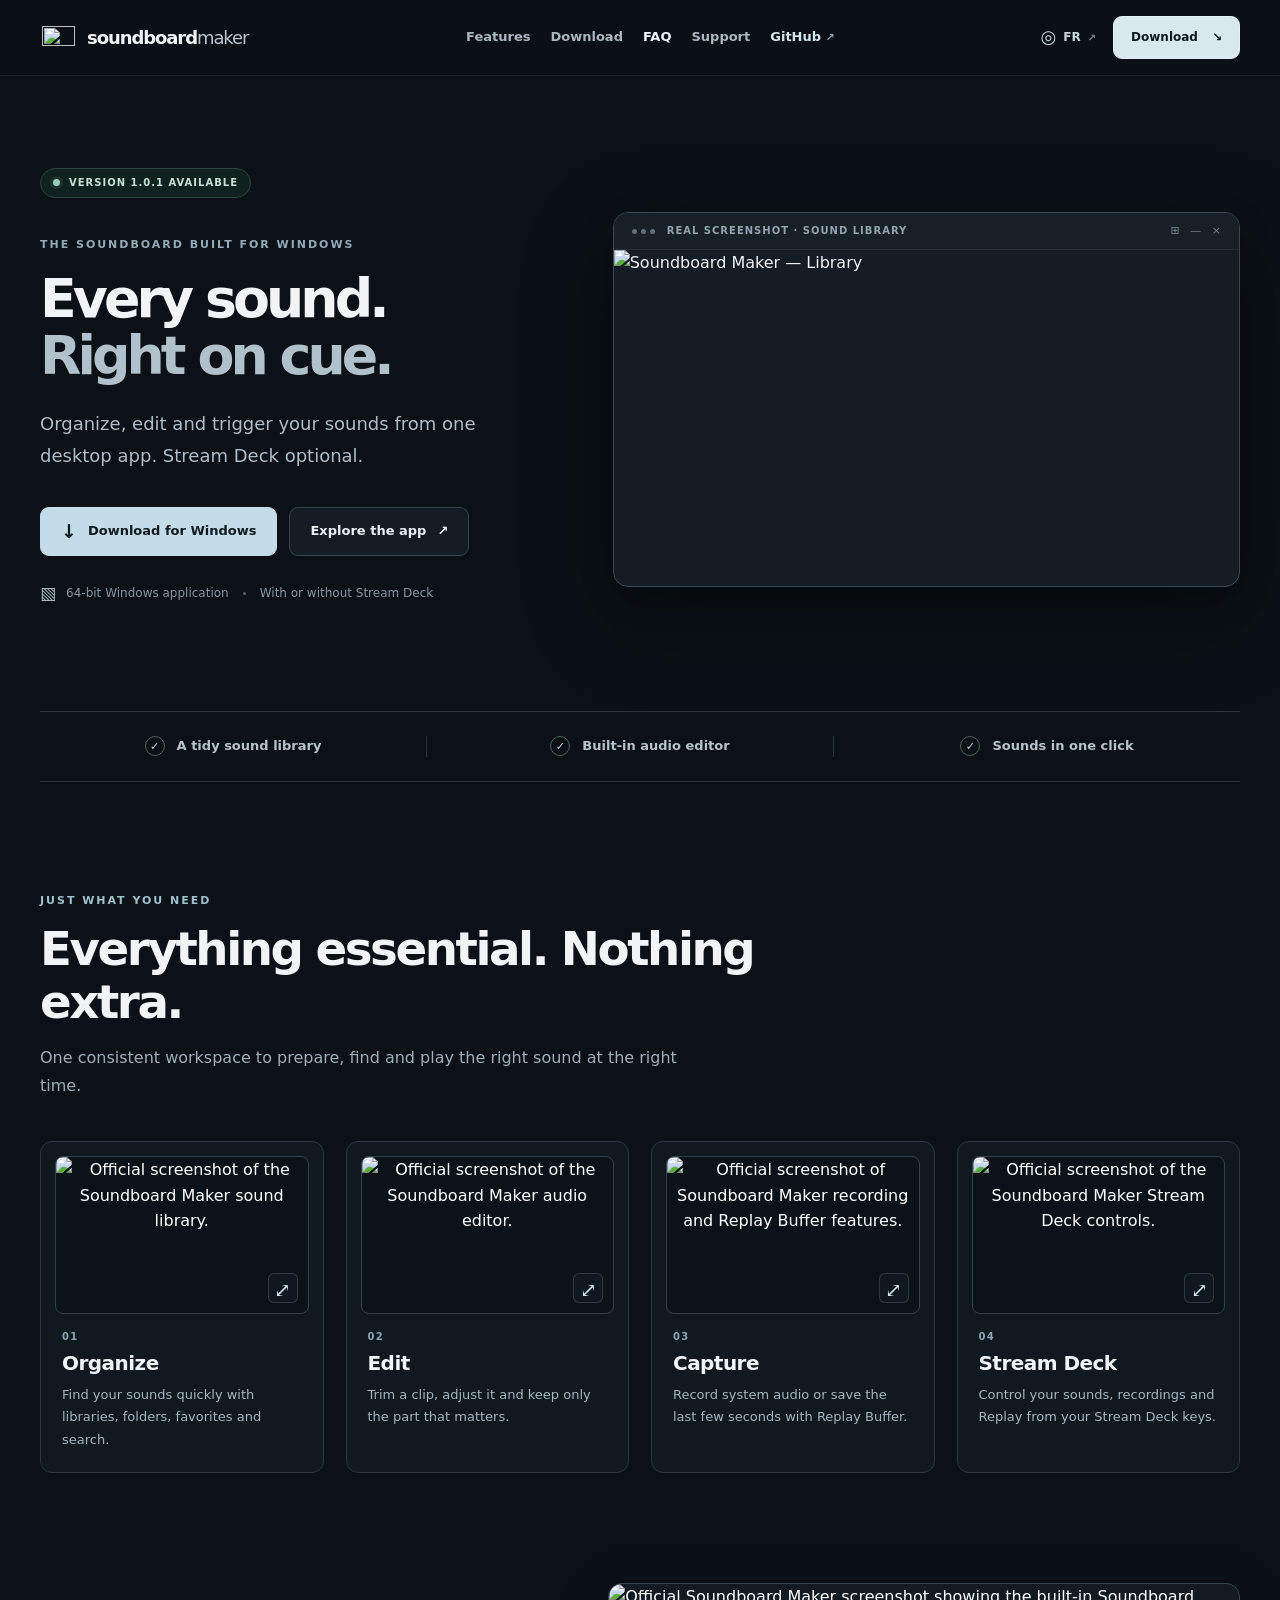
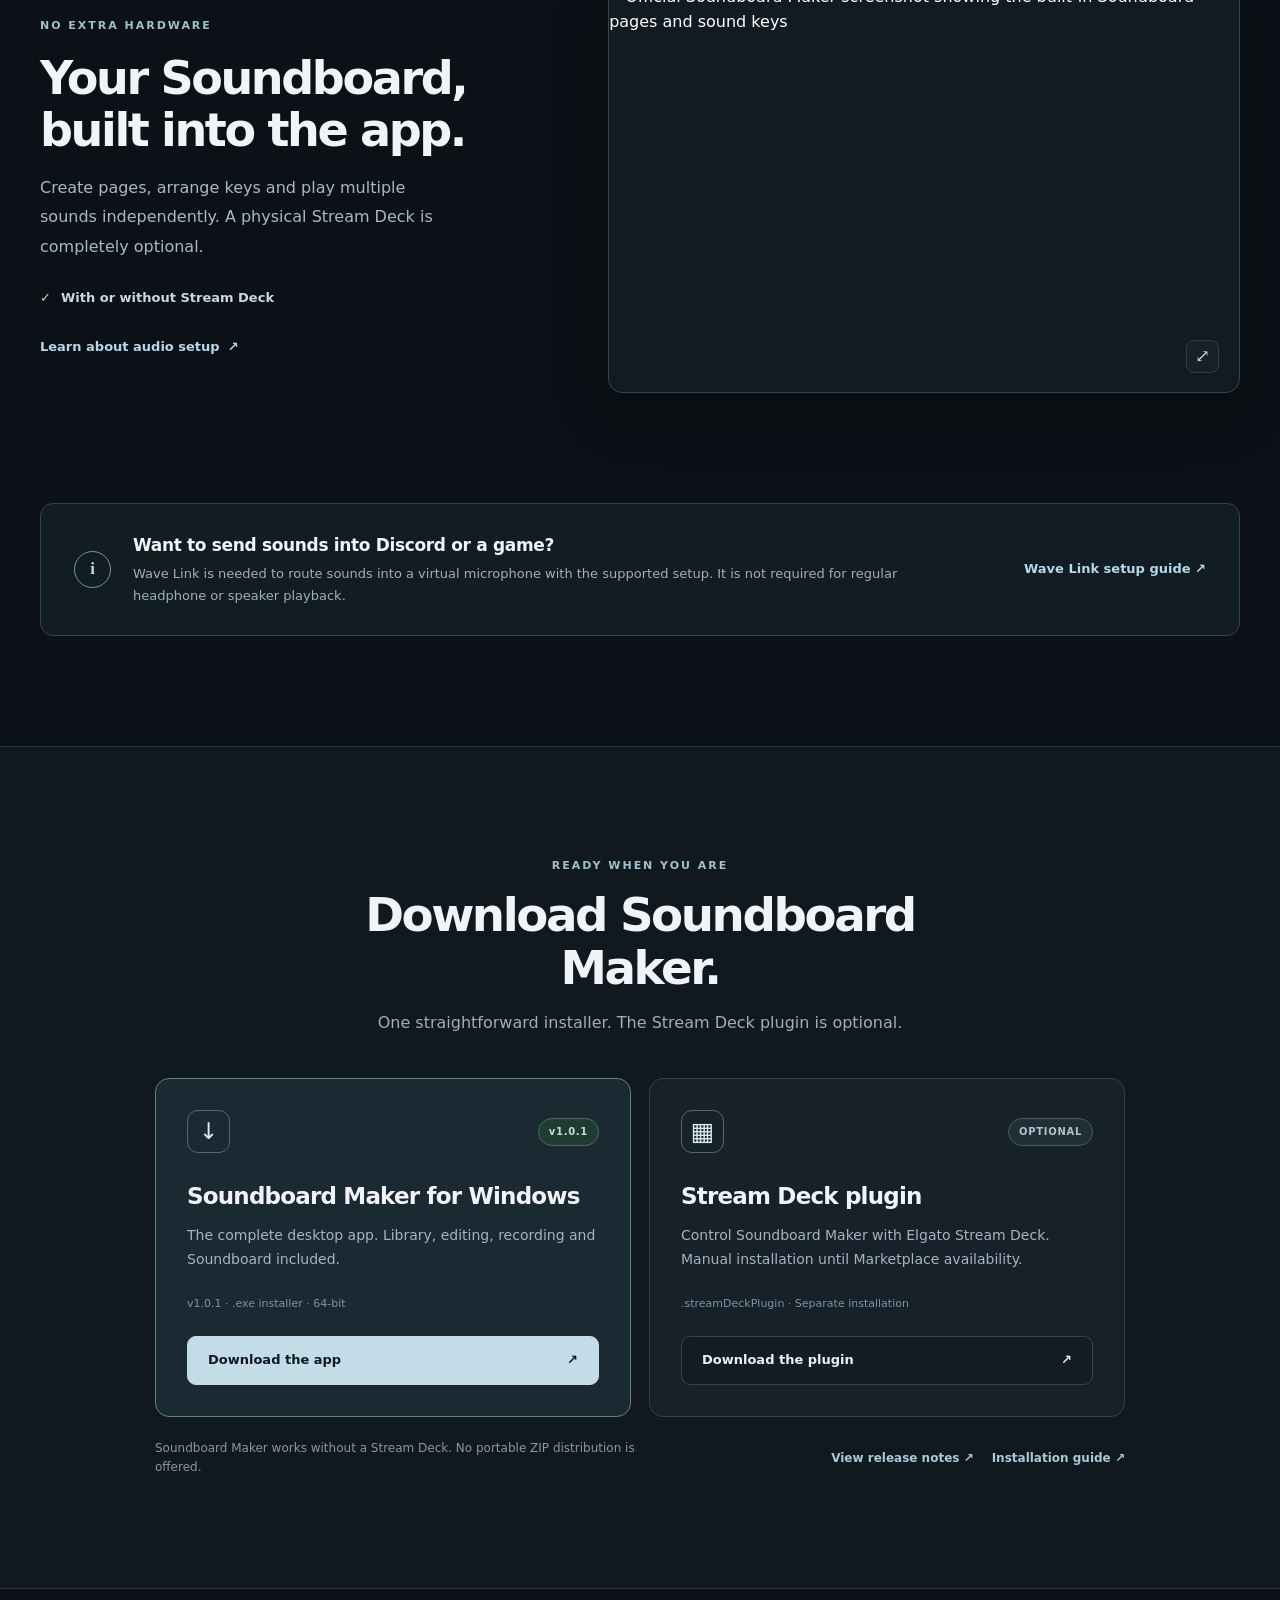
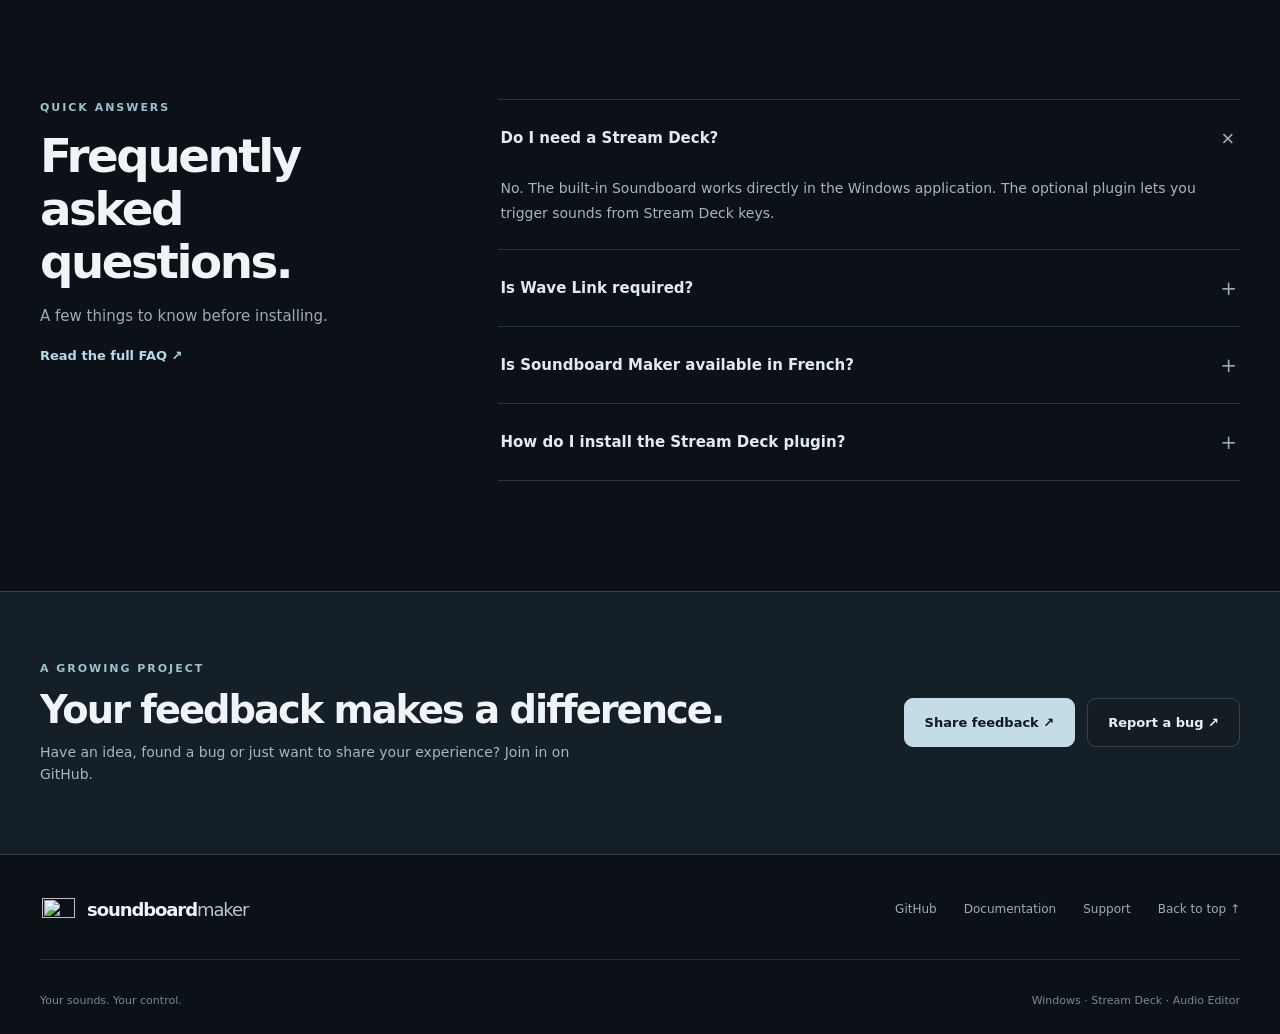
==== commit 3b7a5070: "Replace preview gallery with four illustrated feature cards" ====
--- a/docs/en/index.html
+++ b/docs/en/index.html
@@ -23,9 +23,9 @@
   <meta name="twitter:image" content="https://soundboardmaker.com/assets/social-preview.png?v=20261030-1">
   <link rel="icon" type="image/png" sizes="48x48" href="../assets/favicon-48.png?v=20261103">
   <link rel="icon" type="image/svg+xml" sizes="any" href="../assets/favicon.svg?v=20261103">
-  <link rel="stylesheet" href="../style.css?v=20261102-soundboard-ratio">
+  <link rel="stylesheet" href="../style.css?v=20261105-features-four">
   <link rel="stylesheet" href="../language-prompt.css?v=20261104">
-  <script src="../app.js?v=20261104-latest" defer></script>
+  <script src="../app.js?v=20261105-features" defer></script>
   <script src="../language-prompt.js?v=20261104" defer></script>
   <script defer src="https://cloud.umami.is/script.js" data-website-id="fd426516-11d3-4d21-9e5f-0ff150baa547"></script>
   <script type="application/ld+json">
@@ -50,8 +50,7 @@
         <span class="brand-name">soundboard<span>maker</span></span>
       </a>
       <nav class="site-nav" id="site-nav" aria-label="Navigation">
-        <a href="#features">Features</a>
-        <a href="#preview">Preview</a>
+        <a href="#features">Features</a>         <a href="#download">Download</a>
         <a href="#faq">FAQ</a>
         <a href="#community">Support</a>
@@ -74,7 +73,7 @@
         <p class="hero-lead">Organize, edit and trigger your sounds from one desktop app. Stream Deck optional.</p>
         <div class="hero-ctas">
           <a class="button button-primary" href="#download"><span class="button-icon">↓</span> Download for Windows</a>
-          <a class="button button-outline" href="#preview">Explore the app <span aria-hidden="true">↗</span></a>
+          <a class="button button-outline" href="#features">Explore the app <span aria-hidden="true">↗</span></a>
         </div>
         <div class="hero-meta"><span class="micro-icon">▧</span>64-bit Windows application <span class="sep"></span> With or without Stream Deck</div>
       </div>
@@ -92,44 +91,37 @@
       <div><span class="strip-check">✓</span>Sounds in one click</div>
     </div>
 
-    <section class="section layout" id="features" aria-labelledby="features-title">
+    <section class="section layout features-section" id="features" aria-labelledby="features-title">
       <div class="section-top"><p class="section-label">JUST WHAT YOU NEED</p><h2 id="features-title">Everything essential. Nothing extra.</h2><p class="section-intro">One consistent workspace to prepare, find and play the right sound at the right time.</p></div>
       <div class="feature-grid">
-        
-        <article class="feature-card"><div class="feature-top"><span class="feature-num">01</span><span class="feature-symbol" aria-hidden="true">▥</span></div><h3>Organize</h3><p>Find sounds quickly with libraries, folders, favorites and search.</p></article>
-        
-        <article class="feature-card"><div class="feature-top"><span class="feature-num">02</span><span class="feature-symbol" aria-hidden="true">✂</span></div><h3>Edit</h3><p>Trim clips, adjust your audio and keep only the part that matters.</p></article>
-        
-        <article class="feature-card"><div class="feature-top"><span class="feature-num">03</span><span class="feature-symbol" aria-hidden="true">◉</span></div><h3>Capture</h3><p>Record system audio or save the last seconds with Replay Buffer.</p></article>
-        
-        <article class="feature-card"><div class="feature-top"><span class="feature-num">04</span><span class="feature-symbol" aria-hidden="true">▶</span></div><h3>Trigger</h3><p>Play sounds from the built-in Soundboard or your Stream Deck keys.</p></article>
-        
-      </div>
-    </section>
-
-    <section class="section preview-section" id="preview" aria-labelledby="preview-title">
-      <div class="layout">
-        <div class="section-top"><p class="section-label">THE REAL APP</p><h2 id="preview-title">Take a closer look.</h2><p class="section-intro">Four official screenshots.</p></div>
-        <div class="preview-shell">
-          <div class="preview-heading"><div role="tablist" aria-label="Preview" class="preview-tabs">
-            
-            <button class="preview-tab is-selected" type="button" role="tab" aria-selected="true" id="tab-library" data-image="../screenshots/Bibliotheque_EN.png" data-label="Library" data-detail="All your audio sources, organized and within reach.">Library</button>
-            
-            <button class="preview-tab " type="button" role="tab" aria-selected="false" id="tab-editor" data-image="../screenshots/Editeur_EN.png" data-label="Editor" data-detail="Precise trimming and audio editing in one place.">Editor</button>
-            
-            <button class="preview-tab " type="button" role="tab" aria-selected="false" id="tab-capture" data-image="../screenshots/Capture_Replay_EN.png" data-label="Capture &amp; Replay" data-detail="Local recording and Replay Buffer together.">Capture &amp; Replay</button>
-            
-            <button class="preview-tab " type="button" role="tab" aria-selected="false" id="tab-deck" data-image="../screenshots/StreamDeck_EN.png" data-label="Stream Deck" data-detail="Plugin controls for playback and recording.">Stream Deck</button>
-            
-          </div><span class="preview-index" id="preview-index">01 / 04</span></div>
-          <div class="preview-stage" role="tabpanel" aria-labelledby="tab-library" id="preview-panel">
-            <button class="preview-launch" id="open-preview" type="button" aria-label="Enlarge screenshot">
-              <img id="preview-image" src="../screenshots/Bibliotheque_EN.png" alt="Library — Soundboard Maker" loading="lazy">
-              <span class="expand-icon" aria-hidden="true">⤢</span>
-            </button>
-          </div>
-          <div class="preview-footer"><div><strong id="preview-caption-title">Library</strong><span id="preview-caption-desc">All your audio sources, organized and within reach.</span></div><button class="preview-zoom" id="open-preview-text" type="button">Enlarge screenshot <span>⤢</span></button></div>
-        </div>
+        <article class="feature-card">
+          <button class="feature-preview" type="button" data-preview-title="Organize" aria-label="Enlarge screenshot — Organize" aria-haspopup="dialog" aria-controls="preview-dialog">
+            <img src="../screenshots/Bibliotheque_EN.png" width="3046" height="1977" alt="Official screenshot of the Soundboard Maker sound library." loading="lazy" decoding="async">
+            <span class="feature-zoom" aria-hidden="true">⤢</span>
+          </button>
+          <div class="feature-copy"><span class="feature-num">01</span><h3>Organize</h3><p>Find your sounds quickly with libraries, folders, favorites and search.</p></div>
+        </article>
+        <article class="feature-card">
+          <button class="feature-preview" type="button" data-preview-title="Edit" aria-label="Enlarge screenshot — Edit" aria-haspopup="dialog" aria-controls="preview-dialog">
+            <img src="../screenshots/Editeur_EN.png" width="3046" height="1977" alt="Official screenshot of the Soundboard Maker audio editor." loading="lazy" decoding="async">
+            <span class="feature-zoom" aria-hidden="true">⤢</span>
+          </button>
+          <div class="feature-copy"><span class="feature-num">02</span><h3>Edit</h3><p>Trim a clip, adjust it and keep only the part that matters.</p></div>
+        </article>
+        <article class="feature-card">
+          <button class="feature-preview" type="button" data-preview-title="Capture" aria-label="Enlarge screenshot — Capture" aria-haspopup="dialog" aria-controls="preview-dialog">
+            <img src="../screenshots/Capture_Replay_EN.png" width="3046" height="1977" alt="Official screenshot of Soundboard Maker recording and Replay Buffer features." loading="lazy" decoding="async">
+            <span class="feature-zoom" aria-hidden="true">⤢</span>
+          </button>
+          <div class="feature-copy"><span class="feature-num">03</span><h3>Capture</h3><p>Record system audio or save the last few seconds with Replay Buffer.</p></div>
+        </article>
+        <article class="feature-card">
+          <button class="feature-preview" type="button" data-preview-title="Stream Deck" aria-label="Enlarge screenshot — Stream Deck" aria-haspopup="dialog" aria-controls="preview-dialog">
+            <img src="../screenshots/StreamDeck_EN.png" width="2183" height="1685" alt="Official screenshot of the Soundboard Maker Stream Deck controls." loading="lazy" decoding="async">
+            <span class="feature-zoom" aria-hidden="true">⤢</span>
+          </button>
+          <div class="feature-copy"><span class="feature-num">04</span><h3>Stream Deck</h3><p>Control your sounds, recordings and Replay from your Stream Deck keys.</p></div>
+        </article>
       </div>
     </section>
 
@@ -163,6 +155,6 @@
 
   <footer class="footer"><div class="layout footer-main"><a href="#top" class="brand brand-footer"><span class="brand-symbol"><img src="../assets/logo-mark.png" width="32" height="23" alt=""></span><span class="brand-name">soundboard<span>maker</span></span></a><div class="footer-links"><a href="https://github.com/Fablitox/SoundBoardMaker" target="_blank" rel="noopener noreferrer">GitHub</a><a href="https://github.com/Fablitox/SoundBoardMaker/wiki/Welcome-EN" target="_blank" rel="noopener noreferrer">Documentation</a><a href="https://github.com/Fablitox/SoundBoardMaker/discussions" target="_blank" rel="noopener noreferrer">Support</a><a href="#top">Back to top ↑</a></div></div><div class="layout footer-low"><span>Your sounds. Your control.</span><span>Windows · Stream Deck · Audio Editor</span></div></footer>
 
-  <dialog id="preview-dialog" class="preview-dialog" aria-label="Enlarge screenshot"><div class="dialog-top"><strong id="dialog-title">Soundboard Maker</strong><button class="dialog-close" id="close-dialog" type="button" aria-label="Close screenshot">✕</button></div><img id="dialog-image" src="../screenshots/Bibliotheque_EN.png" alt=""><div class="dialog-hint">Press Escape to close</div></dialog>
+  <dialog id="preview-dialog" class="preview-dialog" aria-labelledby="dialog-title" aria-describedby="dialog-hint"><div class="dialog-top"><strong id="dialog-title">Soundboard Maker</strong><button class="dialog-close" id="close-dialog" type="button" aria-label="Close screenshot">✕</button></div><img id="dialog-image" src="../screenshots/Bibliotheque_EN.png" alt=""><div class="dialog-hint" id="dialog-hint">Press Escape to close</div></dialog>
 </body>
-</html>+</html>
--- a/docs/style.css
+++ b/docs/style.css
@@ -82,31 +82,24 @@
 .section-label{color:#9ec1ce}
 h2{font-size:clamp(32px,3.65vw,51px);line-height:1.13;letter-spacing:-.052em;font-weight:710;margin:14px 0 15px}
 .section-intro{font-size:16px;line-height:1.75;color:#9eafb9;margin:0;max-width:650px}
-.feature-grid{display:grid;grid-template-columns:repeat(4,minmax(0,1fr));gap:13px}
-.feature-card{min-height:236px;padding:24px 22px 28px;border:1px solid #2b363e;background:#111920;border-radius:12px;display:flex;flex-direction:column}
-.feature-top{display:flex;justify-content:space-between;align-items:center;margin-bottom:47px}
-.feature-num{font-size:12px;color:#768b97;font-weight:650;letter-spacing:.12em}
-.feature-symbol{font-size:24px;color:#c6dbe4;line-height:1;opacity:.9}
-.feature-card h3{font-size:19px;font-weight:700;letter-spacing:-.027em;margin:0 0 7px}
-.feature-card p{color:#98aab5;font-size:13px;line-height:1.75;margin:0}
-.preview-section{background:#111920;border-block:1px solid #26323a}
-.preview-shell{border:1px solid #39464e;border-radius:14px;overflow:hidden;background:#0d1419;box-shadow:0 22px 55px #0002}
-.preview-heading{padding:12px 16px;display:flex;align-items:center;justify-content:space-between;gap:20px;border-bottom:1px solid #26343d}
-.preview-tabs{display:flex;flex-wrap:wrap;gap:5px}
-.preview-tab{border:1px solid transparent;border-radius:7px;padding:10px 17px;background:transparent;color:#96aab6;font-size:12px;font-weight:710;transition:background .2s,color .2s}
-.preview-tab.is-selected{background:#27343c;color:#e7f3f8;border-color:#34444f}
-.preview-tab:hover:not(.is-selected){color:white;background:#17232b}
-.preview-index{font-size:11px;color:#8b9ba7;font-weight:750;letter-spacing:.14em;white-space:nowrap}
-.preview-stage{padding:18px 20px 0;background:#10181e}
-.preview-launch{width:100%;background:transparent;display:block;padding:0;border:0;position:relative;text-align:left;cursor:zoom-in}
-.preview-launch img{width:100%;height:auto;display:block;aspect-ratio:2048/1100;object-fit:contain;border:1px solid #35424b;border-radius:9px 9px 0 0;box-shadow:0 7px 28px #0003}
-.expand-icon{position:absolute;right:15px;top:15px;width:32px;height:32px;display:grid;place-items:center;background:#131d24d9;color:#ecf7ff;border:1px solid #8194a74b;border-radius:7px;font-size:21px}
-.preview-footer{display:flex;align-items:center;justify-content:space-between;gap:15px;padding:20px 22px 24px}
-.preview-footer>div{display:flex;flex-direction:column;gap:2px}
-.preview-footer strong{font-size:15px;font-weight:700}
-.preview-footer span{font-size:12px;color:#9aabb6}
-.preview-zoom{background:transparent;color:#b5d8e6;font-size:12px;font-weight:700;border:0;padding:8px 0}
-.preview-zoom span{font-size:16px;color:#b5d8e6}
+.features-section{padding-bottom:55px}
+.features-section + #soundboard{padding-top:55px}
+.feature-grid{display:grid;grid-template-columns:repeat(4,minmax(0,1fr));gap:22px}
+.feature-card{min-width:0;padding:14px;border:1px solid #2b363e;background:#111920;border-radius:12px;display:flex;flex-direction:column;transition:border-color .18s,box-shadow .18s}
+.feature-card:hover{border-color:#526d7d;box-shadow:0 12px 30px #0002}
+.feature-preview{position:relative;display:block;width:100%;aspect-ratio:16/10;padding:0;overflow:hidden;border:1px solid #30424d;border-radius:8px;background:#0b1319;cursor:zoom-in;appearance:none}
+.feature-preview img{display:block;width:100%;height:100%;object-fit:contain;transition:filter .18s}
+.feature-preview:hover img{filter:brightness(1.06)}
+.feature-preview:focus-visible{outline:2px solid #c5e6ed;outline-offset:4px}
+.feature-zoom{position:absolute;right:10px;bottom:10px;display:grid;place-items:center;width:30px;height:30px;border:1px solid #6d87974d;border-radius:6px;background:#101a22e8;color:#d6eaf4;font-size:20px;pointer-events:none}
+.feature-copy{padding:15px 7px 7px}
+.feature-num{display:block;margin-bottom:6px;font-size:10px;color:#8da5b3;font-weight:700;letter-spacing:.12em}
+.feature-card h3{font-size:20px;line-height:1.25;font-weight:700;letter-spacing:-.027em;margin:0 0 8px}
+.feature-card p{min-height:5.1em;color:#a5b6c1;font-size:13px;line-height:1.7;margin:0}
+@media(max-width:1100px){.feature-grid{grid-template-columns:repeat(2,minmax(0,1fr))}}
+@media(max-width:900px){.features-section{padding-bottom:38px}.features-section + #soundboard{padding-top:38px}}
+@media(max-width:640px){.feature-grid{grid-template-columns:minmax(0,1fr);gap:18px}.feature-card{padding:12px}.feature-copy{padding:14px 6px 6px}.feature-card p{min-height:0}}
+@media(prefers-reduced-motion:reduce){.feature-card,.feature-preview img{transition:none}}
 .soundboard-layout{display:grid;grid-template-columns:minmax(0,.9fr) minmax(0,1.1fr);align-items:center;gap:clamp(28px,4vw,58px)}
 .soundboard-copy h2{font-size:clamp(32px,3.6vw,50px);margin-top:18px}
 .soundboard-copy>p:not(.section-label){color:#aab9c2;font-size:16px;line-height:1.85;max-width:400px}
@@ -165,15 +158,15 @@
 .footer-links a{font-size:12px;color:#9aadb8}
 .footer-links a:hover{color:#f8fdff}
 .footer-low{padding-top:32px;margin-top:32px;border-top:1px solid #26313a;display:flex;justify-content:space-between;font-size:11px;color:#748a98;gap:20px}
-.preview-dialog{padding:14px;border-radius:13px;background:#10181e;color:#ebf5f8;border:1px solid #5b707e;box-shadow:0 30px 120px #000c;width:min(96vw,1600px);max-width:none;max-height:96vh}
-.preview-dialog::backdrop{background:#05090de8;backdrop-filter:blur(9px)}
-.dialog-top{display:flex;align-items:center;justify-content:space-between;margin-bottom:9px}
+.preview-dialog{padding:16px;border-radius:13px;background:#10181e;color:#ebf5f8;border:1px solid #5b707e;box-shadow:0 30px 120px #000c;width:min(calc(100vw - 32px),1600px);max-width:none;max-height:calc(100dvh - 32px)}
+.preview-dialog::backdrop{background:#05090dc7;backdrop-filter:blur(6px)}
+.dialog-top{display:flex;align-items:center;justify-content:space-between;gap:16px;margin-bottom:12px}
 .dialog-top strong{font-size:13px}
-.dialog-close{display:grid;place-items:center;font-size:16px;border:1px solid #415662;background:#1c2832;color:#f1faff;border-radius:7px;width:34px;height:34px}
-.preview-dialog img{max-width:100%;max-height:calc(96vh - 106px);height:auto;display:block;margin:auto;object-fit:contain;border-radius:5px}
+.dialog-close{display:grid;place-items:center;font-size:16px;border:1px solid #415662;background:#1c2832;color:#f1faff;border-radius:7px;width:44px;height:44px;flex:none}
+.preview-dialog img{max-width:100%;max-height:calc(100dvh - 152px);width:auto;height:auto;display:block;margin:auto;object-fit:contain;border-radius:5px}
 .dialog-hint{text-align:center;margin-top:8px;color:#8396a0;font-size:11px}
 @media(min-width:1450px){.hero{min-height:665px}}
-@media(max-width:1100px){.layout{width:min(var(--max),calc(100% - 48px))}.site-nav{gap:12px;margin-left:0}.hero{gap:27px}.hero h1{font-size:clamp(45px,5.1vw,66px)}.feature-grid{grid-template-columns:repeat(2,1fr)}.feature-card{min-height:195px}.feature-top{margin-bottom:35px}.soundboard-layout{gap:34px}.faq-layout{gap:35px}.community-inner{gap:30px}.community-actions{flex-direction:column;align-items:stretch}}
-@media(max-width:900px){html{scroll-padding-top:74px}.layout{width:calc(100% - 36px)}.local-banner{font-size:9px;height:26px}.site-header{height:64px}.brand-name{font-size:16px}.header-inner{gap:10px}.site-nav{display:none;position:absolute;left:0;right:0;top:64px;background:#101a21;border-bottom:1px solid #31414a;padding:20px 24px;flex-direction:column;gap:2px;align-items:stretch;margin:0;box-shadow:0 35px 60px #0005}.site-nav.is-open{display:flex}.site-nav a{font-size:15px;padding:9px 0}.header-actions{margin-left:auto;gap:8px}.header-download{padding:9px 11px;font-size:11px;gap:7px}.language-switch{font-size:11px}.language-globe,.chev{display:none}.mobile-toggle{display:flex}.mobile-toggle[aria-expanded=true] span:nth-child(1){transform:translateY(6.8px) rotate(45deg)}.mobile-toggle[aria-expanded=true] span:nth-child(2){opacity:0}.mobile-toggle[aria-expanded=true] span:nth-child(3){transform:translateY(-6.8px) rotate(-45deg)}.hero{grid-template-columns:1fr;padding-block:53px 35px;min-height:auto;gap:44px}.hero-copy{padding-bottom:0}.eyebrow{margin-top:30px}.hero h1{font-size:clamp(48px,10.3vw,68px);margin:15px 0 19px}.hero-lead{font-size:16px}.hero-ctas{gap:10px;margin-top:25px}.hero-meta{margin-top:18px}.window-frame{border-radius:11px}.window-toolbar{height:31px}.toolbar-name{font-size:9px}.hero-strip{margin-top:8px;flex-direction:column;gap:14px;align-items:flex-start;padding:19px}.hero-strip>div{justify-content:flex-start;border-right:0!important;font-size:12px}.section{padding-block:76px}.section-top{margin-bottom:30px}h2{font-size:clamp(33px,7vw,45px)}.feature-grid{grid-template-columns:repeat(2,minmax(0,1fr));gap:10px}.feature-card{padding:18px 15px;min-height:188px}.feature-top{margin-bottom:24px}.feature-card h3{font-size:17px}.feature-card p{font-size:12px}.preview-heading{padding:10px;flex-wrap:wrap}.preview-tabs{gap:3px}.preview-tab{padding:8px 10px;font-size:11px}.preview-index{display:none}.preview-stage{padding:10px 10px 0}.preview-footer{padding:15px;align-items:flex-start}.preview-footer span{font-size:11px}.preview-zoom{white-space:nowrap}.soundboard-layout{grid-template-columns:1fr;gap:30px}.soundboard-copy>p:not(.section-label){max-width:none;font-size:15px}.soundboard-screenshot{max-width:720px;margin-inline:auto;padding:0}.wave-link{gap:14px;flex-wrap:wrap;padding:22px}.wave-link h3{font-size:15px}.wave-link p{font-size:12px}.wave-link .text-link{margin-left:50px}.download-section{margin-top:75px}.download-grid{grid-template-columns:1fr;gap:12px}.download-card{min-height:265px;padding:24px}.download-card h3{font-size:21px}.download-foot{display:block}.download-foot div{margin-top:14px;gap:16px}.faq-layout{grid-template-columns:1fr;gap:25px}.community-inner{flex-direction:column;align-items:flex-start}.community-actions{flex-direction:row;flex-wrap:wrap}.footer-main{flex-direction:column;align-items:flex-start}.footer-links{gap:16px 25px}.footer-low{flex-direction:column;gap:7px}}
-@media(max-width:420px){.header-download{display:none}.hero-ctas .button{font-size:12px;padding:11px 14px;min-height:46px}.hero-meta{font-size:11px}.download-button{white-space:normal}.wave-link .text-link{margin-left:0}.preview-footer{display:block}.preview-zoom{margin-top:10px}}
+@media(max-width:1100px){.layout{width:min(var(--max),calc(100% - 48px))}.site-nav{gap:12px;margin-left:0}.hero{gap:27px}.hero h1{font-size:clamp(45px,5.1vw,66px)}.soundboard-layout{gap:34px}.faq-layout{gap:35px}.community-inner{gap:30px}.community-actions{flex-direction:column;align-items:stretch}}
+@media(max-width:900px){html{scroll-padding-top:74px}.layout{width:calc(100% - 36px)}.local-banner{font-size:9px;height:26px}.site-header{height:64px}.brand-name{font-size:16px}.header-inner{gap:10px}.site-nav{display:none;position:absolute;left:0;right:0;top:64px;background:#101a21;border-bottom:1px solid #31414a;padding:20px 24px;flex-direction:column;gap:2px;align-items:stretch;margin:0;box-shadow:0 35px 60px #0005}.site-nav.is-open{display:flex}.site-nav a{font-size:15px;padding:9px 0}.header-actions{margin-left:auto;gap:8px}.header-download{padding:9px 11px;font-size:11px;gap:7px}.language-switch{font-size:11px}.language-globe,.chev{display:none}.mobile-toggle{display:flex}.mobile-toggle[aria-expanded=true] span:nth-child(1){transform:translateY(6.8px) rotate(45deg)}.mobile-toggle[aria-expanded=true] span:nth-child(2){opacity:0}.mobile-toggle[aria-expanded=true] span:nth-child(3){transform:translateY(-6.8px) rotate(-45deg)}.hero{grid-template-columns:1fr;padding-block:53px 35px;min-height:auto;gap:44px}.hero-copy{padding-bottom:0}.eyebrow{margin-top:30px}.hero h1{font-size:clamp(48px,10.3vw,68px);margin:15px 0 19px}.hero-lead{font-size:16px}.hero-ctas{gap:10px;margin-top:25px}.hero-meta{margin-top:18px}.window-frame{border-radius:11px}.window-toolbar{height:31px}.toolbar-name{font-size:9px}.hero-strip{margin-top:8px;flex-direction:column;gap:14px;align-items:flex-start;padding:19px}.hero-strip>div{justify-content:flex-start;border-right:0!important;font-size:12px}.section{padding-block:76px}.section-top{margin-bottom:30px}h2{font-size:clamp(33px,7vw,45px)}.soundboard-layout{grid-template-columns:1fr;gap:30px}.soundboard-copy>p:not(.section-label){max-width:none;font-size:15px}.soundboard-screenshot{max-width:720px;margin-inline:auto;padding:0}.wave-link{gap:14px;flex-wrap:wrap;padding:22px}.wave-link h3{font-size:15px}.wave-link p{font-size:12px}.wave-link .text-link{margin-left:50px}.download-section{margin-top:75px}.download-grid{grid-template-columns:1fr;gap:12px}.download-card{min-height:265px;padding:24px}.download-card h3{font-size:21px}.download-foot{display:block}.download-foot div{margin-top:14px;gap:16px}.faq-layout{grid-template-columns:1fr;gap:25px}.community-inner{flex-direction:column;align-items:flex-start}.community-actions{flex-direction:row;flex-wrap:wrap}.footer-main{flex-direction:column;align-items:flex-start}.footer-links{gap:16px 25px}.footer-low{flex-direction:column;gap:7px}}
+@media(max-width:420px){.header-download{display:none}.hero-ctas .button{font-size:12px;padding:11px 14px;min-height:46px}.hero-meta{font-size:11px}.download-button{white-space:normal}.wave-link .text-link{margin-left:0}}
 @media(prefers-reduced-motion:reduce){html{scroll-behavior:auto}*,*:before,*:after{transition:none!important;animation:none!important}}
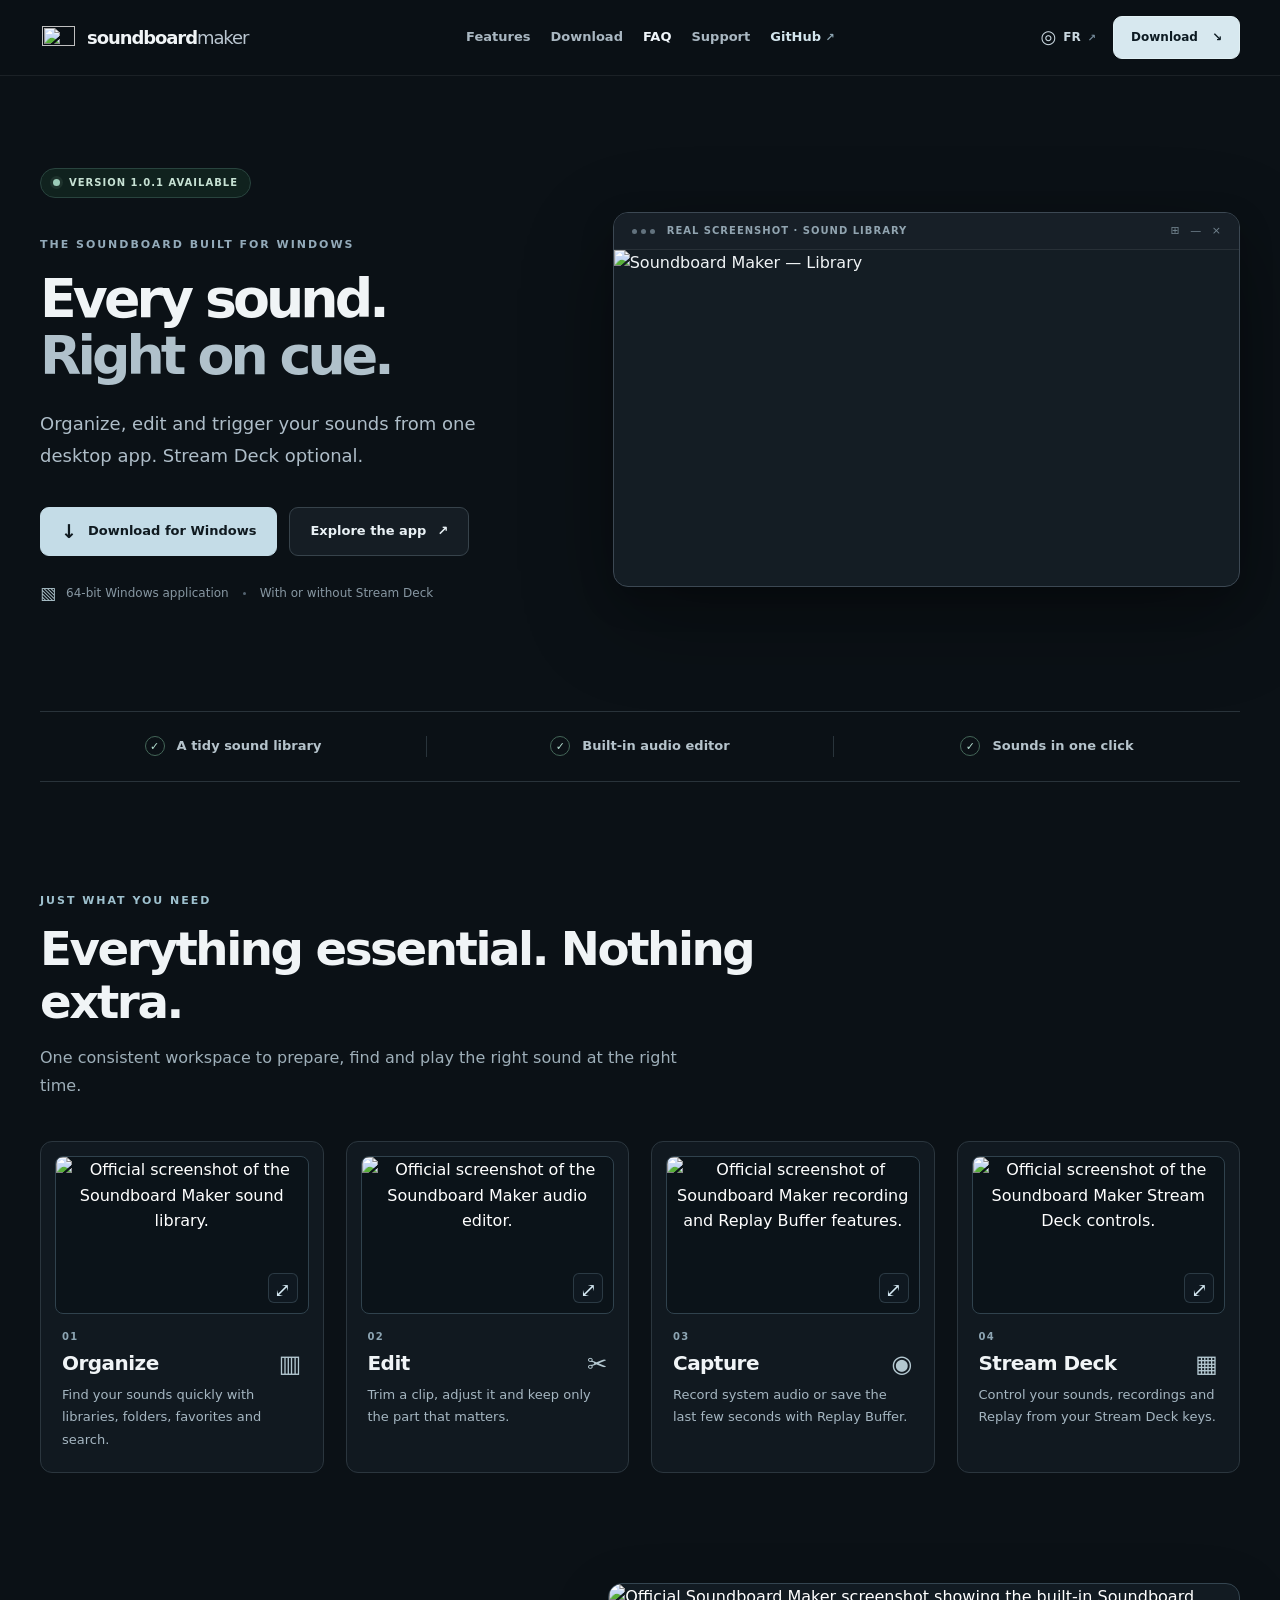
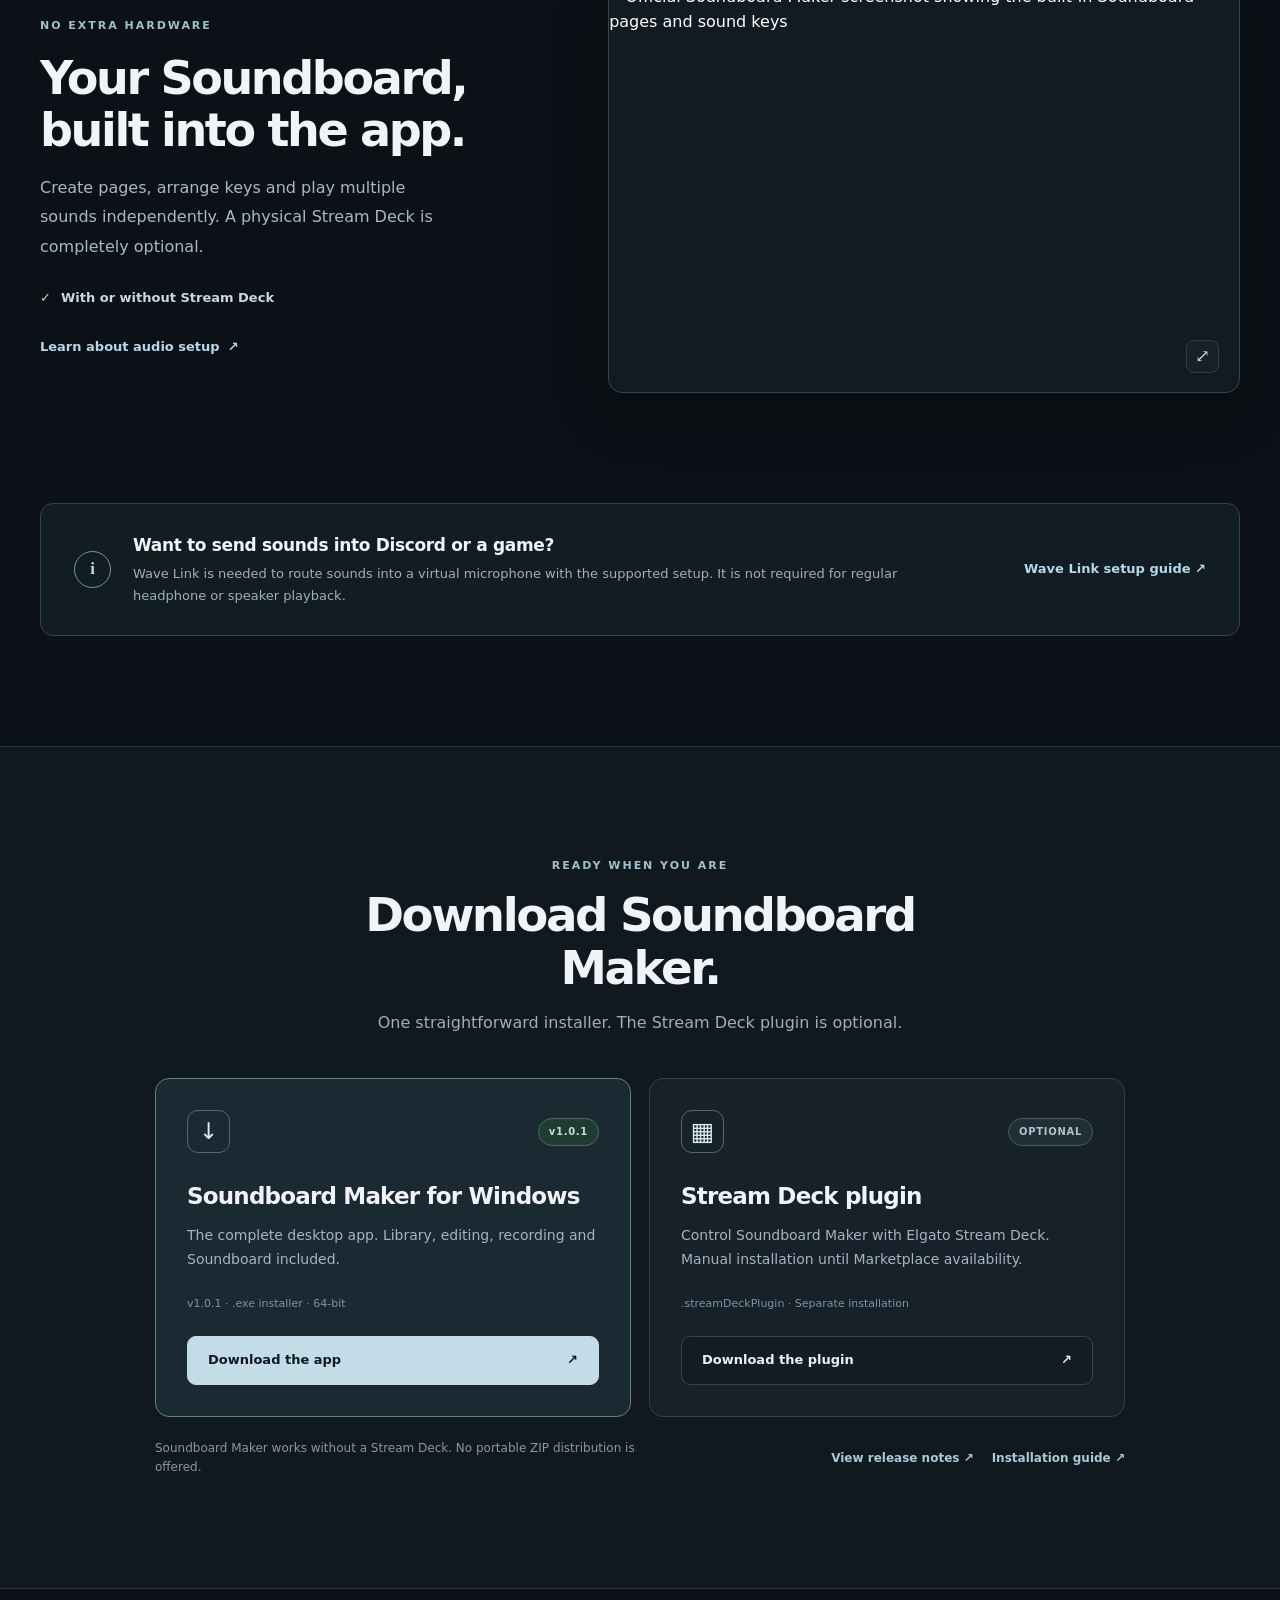
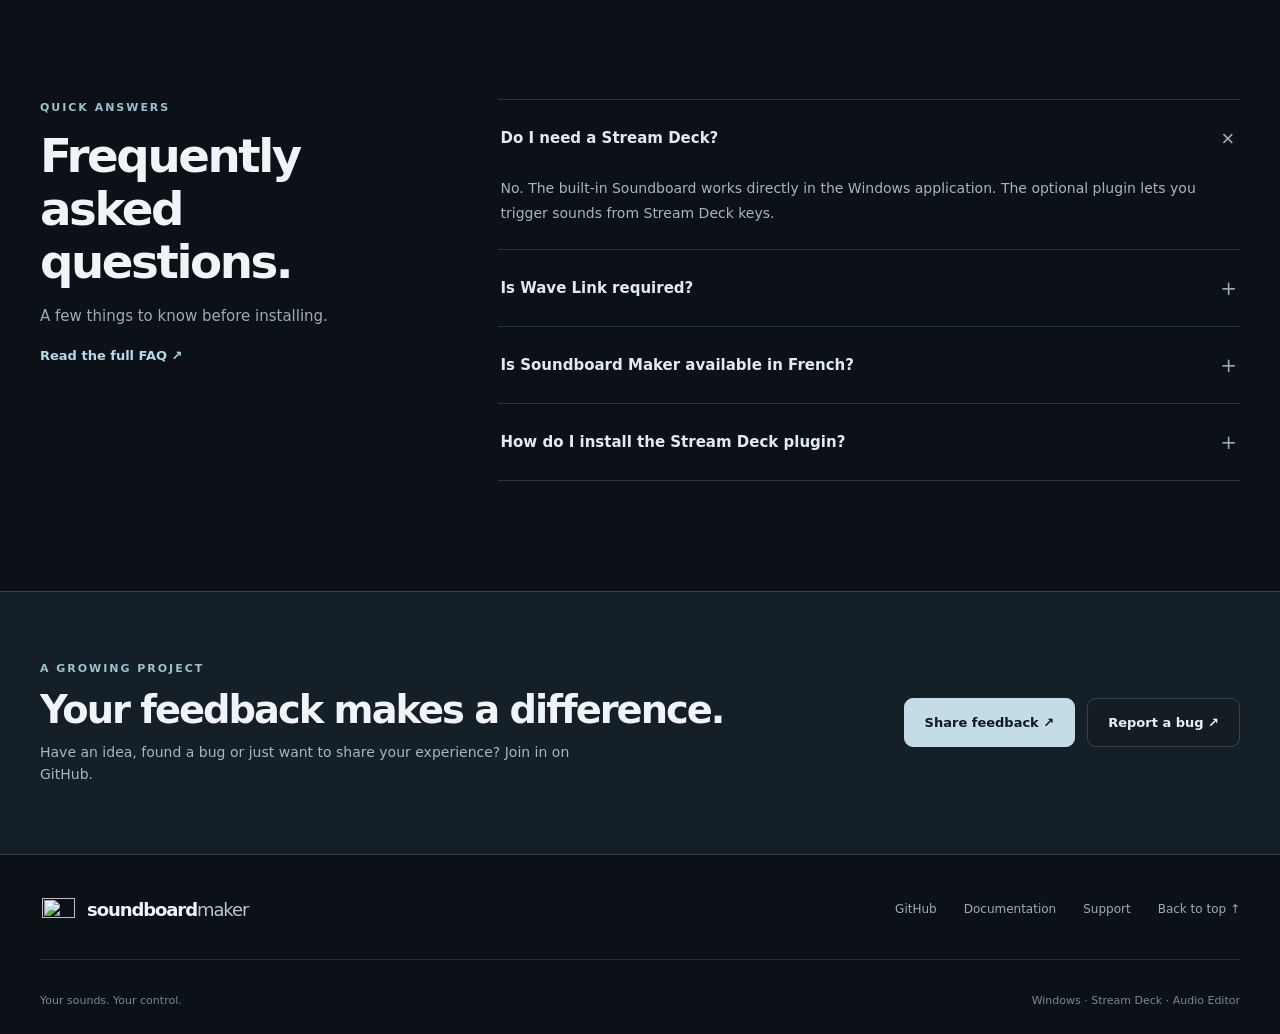
==== commit 0b4f54f1: "Restore small icons beside feature card titles" ====
--- a/docs/en/index.html
+++ b/docs/en/index.html
@@ -23,7 +23,7 @@
   <meta name="twitter:image" content="https://soundboardmaker.com/assets/social-preview.png?v=20261030-1">
   <link rel="icon" type="image/png" sizes="48x48" href="../assets/favicon-48.png?v=20261103">
   <link rel="icon" type="image/svg+xml" sizes="any" href="../assets/favicon.svg?v=20261103">
-  <link rel="stylesheet" href="../style.css?v=20261105-features-four">
+  <link rel="stylesheet" href="../style.css?v=20261105-feature-icons">
   <link rel="stylesheet" href="../language-prompt.css?v=20261104">
   <script src="../app.js?v=20261105-features" defer></script>
   <script src="../language-prompt.js?v=20261104" defer></script>
@@ -99,28 +99,28 @@
             <img src="../screenshots/Bibliotheque_EN.png" width="3046" height="1977" alt="Official screenshot of the Soundboard Maker sound library." loading="lazy" decoding="async">
             <span class="feature-zoom" aria-hidden="true">⤢</span>
           </button>
-          <div class="feature-copy"><span class="feature-num">01</span><h3>Organize</h3><p>Find your sounds quickly with libraries, folders, favorites and search.</p></div>
+          <div class="feature-copy"><span class="feature-num">01</span><h3>Organize<span class="feature-symbol" aria-hidden="true">▥</span></h3><p>Find your sounds quickly with libraries, folders, favorites and search.</p></div>
         </article>
         <article class="feature-card">
           <button class="feature-preview" type="button" data-preview-title="Edit" aria-label="Enlarge screenshot — Edit" aria-haspopup="dialog" aria-controls="preview-dialog">
             <img src="../screenshots/Editeur_EN.png" width="3046" height="1977" alt="Official screenshot of the Soundboard Maker audio editor." loading="lazy" decoding="async">
             <span class="feature-zoom" aria-hidden="true">⤢</span>
           </button>
-          <div class="feature-copy"><span class="feature-num">02</span><h3>Edit</h3><p>Trim a clip, adjust it and keep only the part that matters.</p></div>
+          <div class="feature-copy"><span class="feature-num">02</span><h3>Edit<span class="feature-symbol" aria-hidden="true">✂</span></h3><p>Trim a clip, adjust it and keep only the part that matters.</p></div>
         </article>
         <article class="feature-card">
           <button class="feature-preview" type="button" data-preview-title="Capture" aria-label="Enlarge screenshot — Capture" aria-haspopup="dialog" aria-controls="preview-dialog">
             <img src="../screenshots/Capture_Replay_EN.png" width="3046" height="1977" alt="Official screenshot of Soundboard Maker recording and Replay Buffer features." loading="lazy" decoding="async">
             <span class="feature-zoom" aria-hidden="true">⤢</span>
           </button>
-          <div class="feature-copy"><span class="feature-num">03</span><h3>Capture</h3><p>Record system audio or save the last few seconds with Replay Buffer.</p></div>
+          <div class="feature-copy"><span class="feature-num">03</span><h3>Capture<span class="feature-symbol" aria-hidden="true">◉</span></h3><p>Record system audio or save the last few seconds with Replay Buffer.</p></div>
         </article>
         <article class="feature-card">
           <button class="feature-preview" type="button" data-preview-title="Stream Deck" aria-label="Enlarge screenshot — Stream Deck" aria-haspopup="dialog" aria-controls="preview-dialog">
             <img src="../screenshots/StreamDeck_EN.png" width="2183" height="1685" alt="Official screenshot of the Soundboard Maker Stream Deck controls." loading="lazy" decoding="async">
             <span class="feature-zoom" aria-hidden="true">⤢</span>
           </button>
-          <div class="feature-copy"><span class="feature-num">04</span><h3>Stream Deck</h3><p>Control your sounds, recordings and Replay from your Stream Deck keys.</p></div>
+          <div class="feature-copy"><span class="feature-num">04</span><h3>Stream Deck<span class="feature-symbol" aria-hidden="true">▦</span></h3><p>Control your sounds, recordings and Replay from your Stream Deck keys.</p></div>
         </article>
       </div>
     </section>
--- a/docs/style.css
+++ b/docs/style.css
@@ -94,7 +94,8 @@
 .feature-zoom{position:absolute;right:10px;bottom:10px;display:grid;place-items:center;width:30px;height:30px;border:1px solid #6d87974d;border-radius:6px;background:#101a22e8;color:#d6eaf4;font-size:20px;pointer-events:none}
 .feature-copy{padding:15px 7px 7px}
 .feature-num{display:block;margin-bottom:6px;font-size:10px;color:#8da5b3;font-weight:700;letter-spacing:.12em}
-.feature-card h3{font-size:20px;line-height:1.25;font-weight:700;letter-spacing:-.027em;margin:0 0 8px}
+.feature-card h3{display:flex;align-items:center;justify-content:space-between;gap:12px;font-size:20px;line-height:1.25;font-weight:700;letter-spacing:-.027em;margin:0 0 8px}
+.feature-symbol{flex:none;font-size:24px;color:#c6dbe4;line-height:1;letter-spacing:0;opacity:.9}
 .feature-card p{min-height:5.1em;color:#a5b6c1;font-size:13px;line-height:1.7;margin:0}
 @media(max-width:1100px){.feature-grid{grid-template-columns:repeat(2,minmax(0,1fr))}}
 @media(max-width:900px){.features-section{padding-bottom:38px}.features-section + #soundboard{padding-top:38px}}
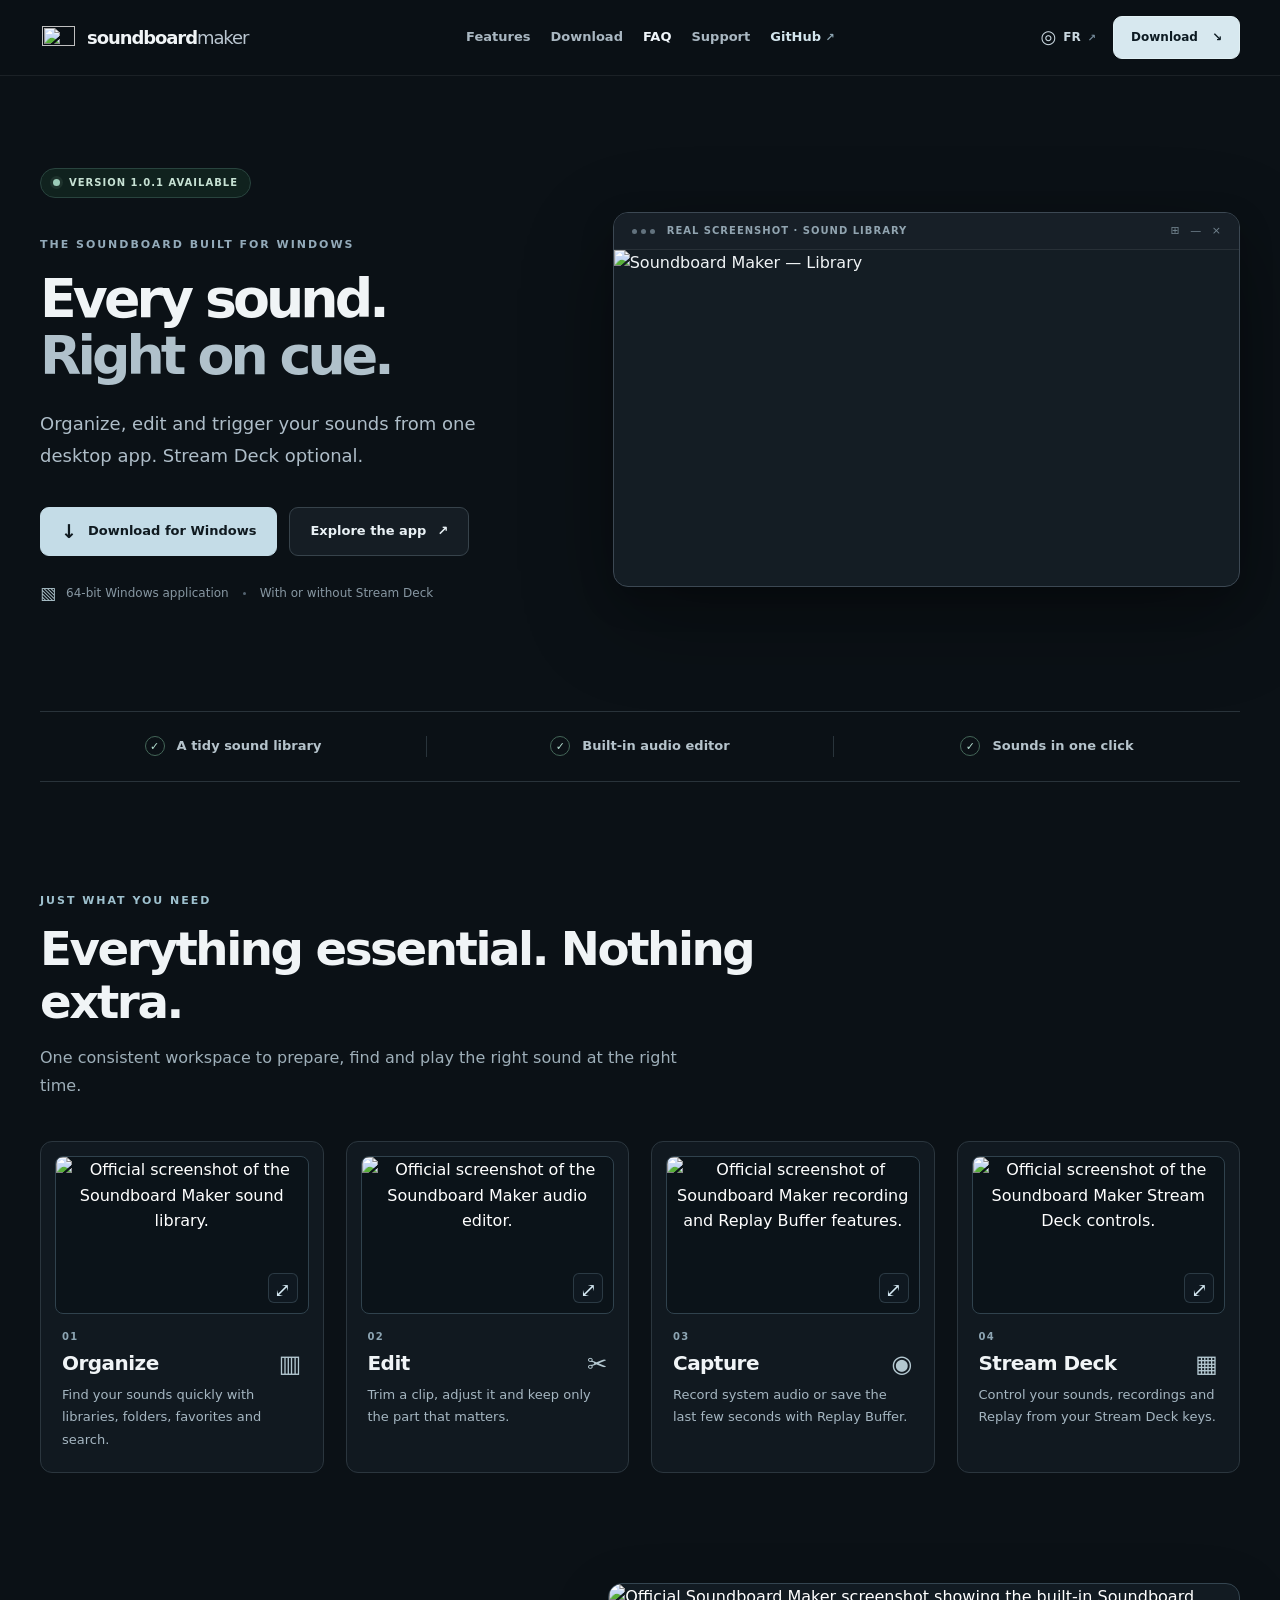
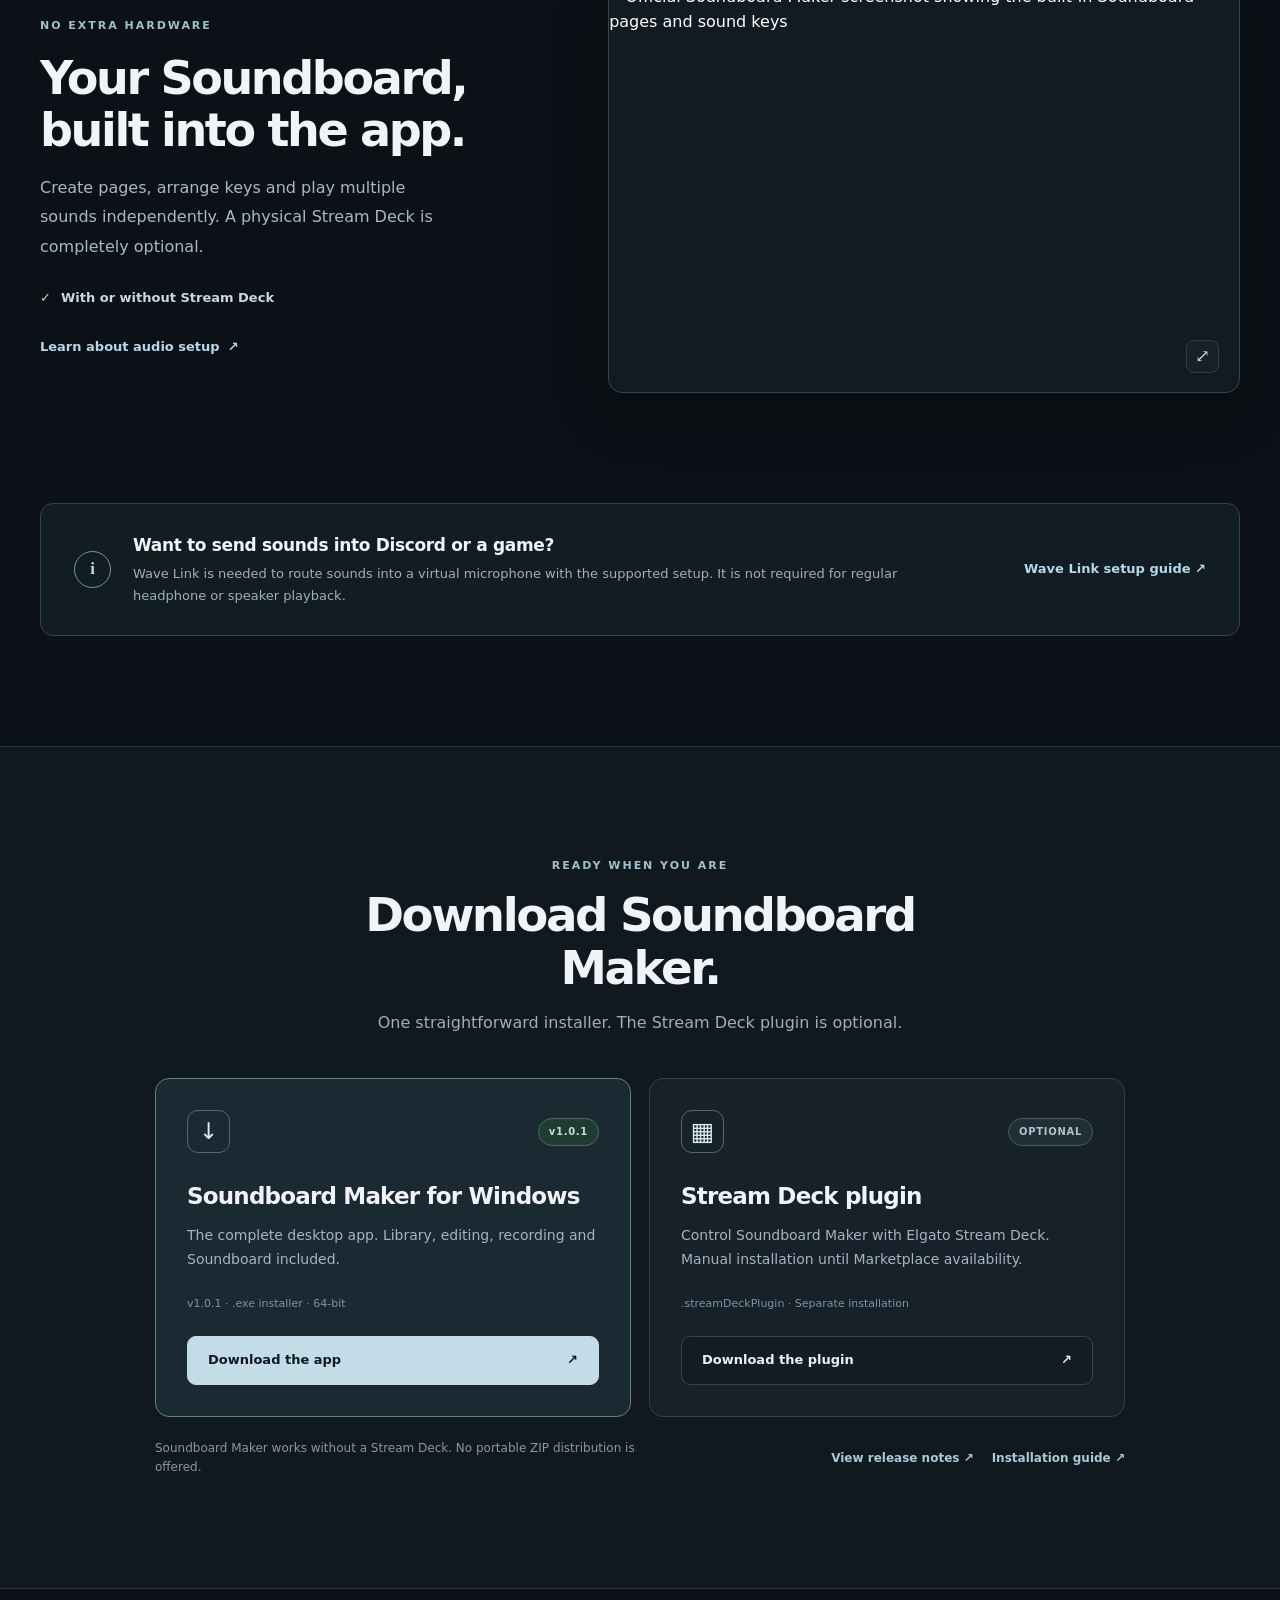
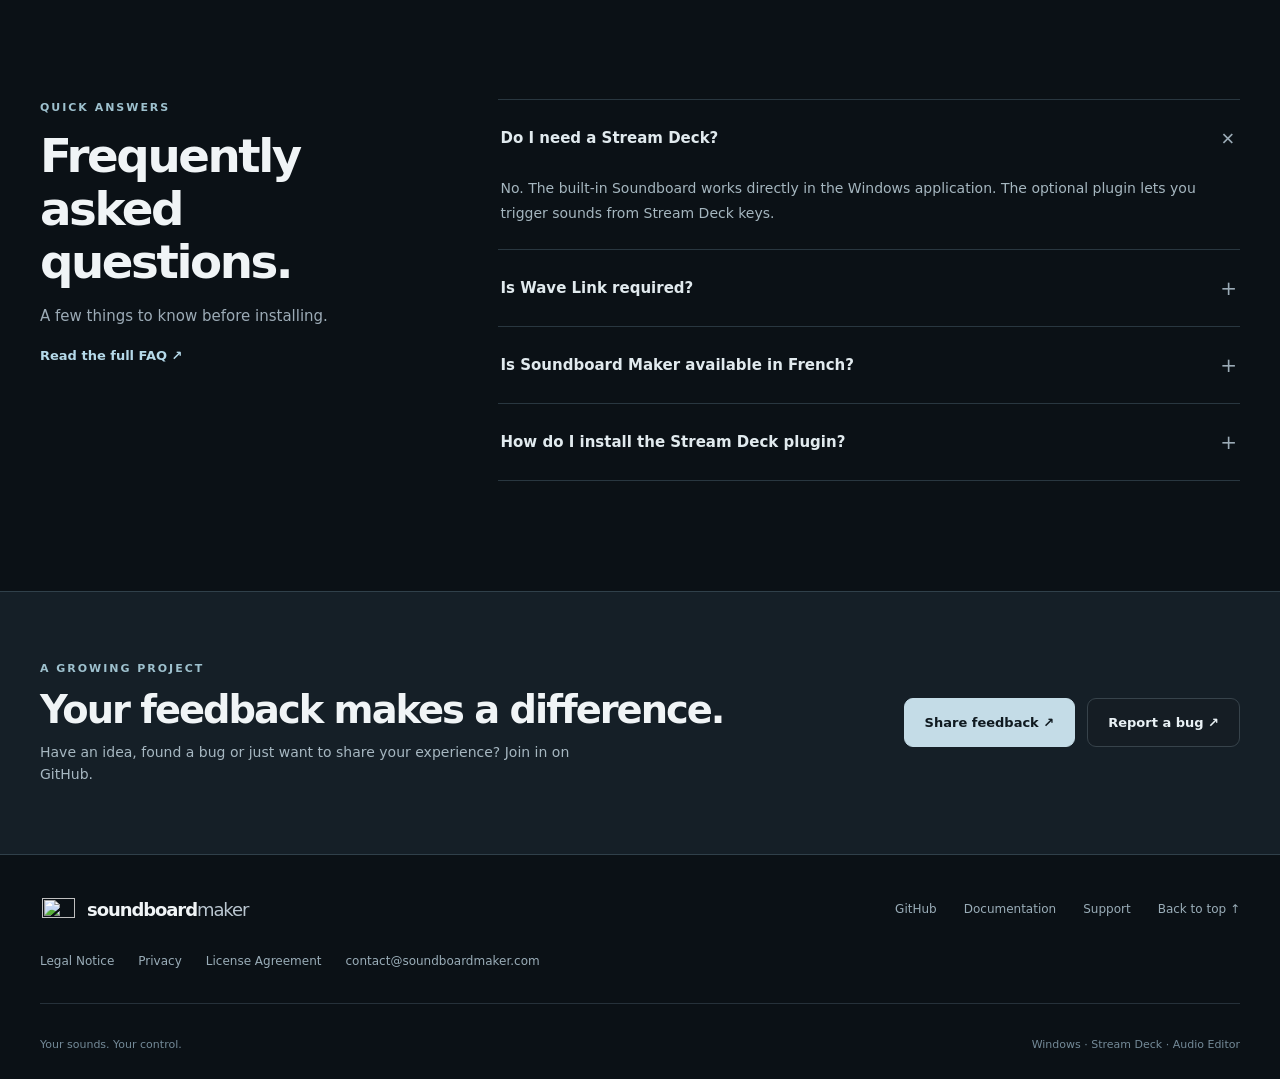
==== commit 66d03e31: "Add bilingual legal, privacy and software license pages" ====
--- a/docs/en/index.html
+++ b/docs/en/index.html
@@ -27,7 +27,6 @@
   <link rel="stylesheet" href="../language-prompt.css?v=20261104">
   <script src="../app.js?v=20261105-features" defer></script>
   <script src="../language-prompt.js?v=20261104" defer></script>
-  <script defer src="https://cloud.umami.is/script.js" data-website-id="fd426516-11d3-4d21-9e5f-0ff150baa547"></script>
   <script type="application/ld+json">
     {
       "@context": "https://schema.org",
@@ -140,8 +139,8 @@
     <section class="section download-section" id="download" aria-labelledby="download-title"><div class="layout">
       <div class="section-top center"><p class="section-label">READY WHEN YOU ARE</p><h2 id="download-title">Download Soundboard Maker.</h2><p class="section-intro">One straightforward installer. The Stream Deck plugin is optional.</p></div>
       <div class="download-grid">
-        <article class="download-card main-download"><div class="download-card-heading"><div class="download-icon">↓</div><span class="version-pill">v1.0.1</span></div><h3>Soundboard Maker for Windows</h3><p>The complete desktop app. Library, editing, recording and Soundboard included.</p><div class="download-meta">v1.0.1 · .exe installer · 64-bit</div><a href="https://github.com/Fablitox/SoundBoardMaker/releases/download/1.0.1/SoundboardMaker-Setup-1.0.1.exe" rel="noopener noreferrer" class="button button-primary download-button" data-download="installer" data-umami-event="download-installer">Download the app <span>↗</span></a></article>
-        <article class="download-card"><div class="download-card-heading"><div class="download-icon deck-icon">▦</div><span class="optional-pill">OPTIONAL</span></div><h3>Stream Deck plugin</h3><p>Control Soundboard Maker with Elgato Stream Deck. Manual installation until Marketplace availability.</p><div class="download-meta">.streamDeckPlugin · Separate installation</div><a href="https://github.com/Fablitox/SoundBoardMaker/releases/download/1.0.1/com.soundboardmaker.streamdeck.streamDeckPlugin" rel="noopener noreferrer" class="button button-outline download-button" data-download="plugin" data-umami-event="download-streamdeck-plugin">Download the plugin <span>↗</span></a></article>
+        <article class="download-card main-download"><div class="download-card-heading"><div class="download-icon">↓</div><span class="version-pill">v1.0.1</span></div><h3>Soundboard Maker for Windows</h3><p>The complete desktop app. Library, editing, recording and Soundboard included.</p><div class="download-meta">v1.0.1 · .exe installer · 64-bit</div><a href="https://github.com/Fablitox/SoundBoardMaker/releases/download/1.0.1/SoundboardMaker-Setup-1.0.1.exe" rel="noopener noreferrer" class="button button-primary download-button" data-download="installer">Download the app <span>↗</span></a></article>
+        <article class="download-card"><div class="download-card-heading"><div class="download-icon deck-icon">▦</div><span class="optional-pill">OPTIONAL</span></div><h3>Stream Deck plugin</h3><p>Control Soundboard Maker with Elgato Stream Deck. Manual installation until Marketplace availability.</p><div class="download-meta">.streamDeckPlugin · Separate installation</div><a href="https://github.com/Fablitox/SoundBoardMaker/releases/download/1.0.1/com.soundboardmaker.streamdeck.streamDeckPlugin" rel="noopener noreferrer" class="button button-outline download-button" data-download="plugin">Download the plugin <span>↗</span></a></article>
       </div>
       <div class="download-foot"><p>Soundboard Maker works without a Stream Deck. No portable ZIP distribution is offered.</p><div><a href="https://github.com/Fablitox/SoundBoardMaker/releases/latest" target="_blank" rel="noopener noreferrer">View release notes ↗</a><a href="https://github.com/Fablitox/SoundBoardMaker/wiki/Installation-EN" target="_blank" rel="noopener noreferrer">Installation guide ↗</a></div></div>
     </div></section>
@@ -153,7 +152,7 @@
     <section class="community-section" id="community"><div class="layout community-inner"><div><p class="section-label">A GROWING PROJECT</p><h2>Your feedback makes a difference.</h2><p>Have an idea, found a bug or just want to share your experience? Join in on GitHub.</p></div><div class="community-actions"><a class="button button-primary" href="https://github.com/Fablitox/SoundBoardMaker/discussions" target="_blank" rel="noopener noreferrer">Share feedback ↗</a><a class="button button-outline" href="https://github.com/Fablitox/SoundBoardMaker/issues/new/choose" target="_blank" rel="noopener noreferrer">Report a bug ↗</a></div></div></section>
   </main>
 
-  <footer class="footer"><div class="layout footer-main"><a href="#top" class="brand brand-footer"><span class="brand-symbol"><img src="../assets/logo-mark.png" width="32" height="23" alt=""></span><span class="brand-name">soundboard<span>maker</span></span></a><div class="footer-links"><a href="https://github.com/Fablitox/SoundBoardMaker" target="_blank" rel="noopener noreferrer">GitHub</a><a href="https://github.com/Fablitox/SoundBoardMaker/wiki/Welcome-EN" target="_blank" rel="noopener noreferrer">Documentation</a><a href="https://github.com/Fablitox/SoundBoardMaker/discussions" target="_blank" rel="noopener noreferrer">Support</a><a href="#top">Back to top ↑</a></div></div><div class="layout footer-low"><span>Your sounds. Your control.</span><span>Windows · Stream Deck · Audio Editor</span></div></footer>
+  <footer class="footer"><div class="layout footer-main"><a href="#top" class="brand brand-footer"><span class="brand-symbol"><img src="../assets/logo-mark.png" width="32" height="23" alt=""></span><span class="brand-name">soundboard<span>maker</span></span></a><div class="footer-links"><a href="https://github.com/Fablitox/SoundBoardMaker" target="_blank" rel="noopener noreferrer">GitHub</a><a href="https://github.com/Fablitox/SoundBoardMaker/wiki/Welcome-EN" target="_blank" rel="noopener noreferrer">Documentation</a><a href="https://github.com/Fablitox/SoundBoardMaker/discussions" target="_blank" rel="noopener noreferrer">Support</a><a href="#top">Back to top ↑</a></div></div><nav class="layout footer-legal" aria-label="Legal and contact links"><a href="/en/legal/">Legal Notice</a><a href="/en/privacy/">Privacy</a><a href="/en/license/">License Agreement</a><a href="mailto:contact@soundboardmaker.com">contact@soundboardmaker.com</a></nav><div class="layout footer-low"><span>Your sounds. Your control.</span><span>Windows · Stream Deck · Audio Editor</span></div></footer>
 
   <dialog id="preview-dialog" class="preview-dialog" aria-labelledby="dialog-title" aria-describedby="dialog-hint"><div class="dialog-top"><strong id="dialog-title">Soundboard Maker</strong><button class="dialog-close" id="close-dialog" type="button" aria-label="Close screenshot">✕</button></div><img id="dialog-image" src="../screenshots/Bibliotheque_EN.png" alt=""><div class="dialog-hint" id="dialog-hint">Press Escape to close</div></dialog>
 </body>
--- a/docs/style.css
+++ b/docs/style.css
@@ -171,3 +171,10 @@
 @media(max-width:900px){html{scroll-padding-top:74px}.layout{width:calc(100% - 36px)}.local-banner{font-size:9px;height:26px}.site-header{height:64px}.brand-name{font-size:16px}.header-inner{gap:10px}.site-nav{display:none;position:absolute;left:0;right:0;top:64px;background:#101a21;border-bottom:1px solid #31414a;padding:20px 24px;flex-direction:column;gap:2px;align-items:stretch;margin:0;box-shadow:0 35px 60px #0005}.site-nav.is-open{display:flex}.site-nav a{font-size:15px;padding:9px 0}.header-actions{margin-left:auto;gap:8px}.header-download{padding:9px 11px;font-size:11px;gap:7px}.language-switch{font-size:11px}.language-globe,.chev{display:none}.mobile-toggle{display:flex}.mobile-toggle[aria-expanded=true] span:nth-child(1){transform:translateY(6.8px) rotate(45deg)}.mobile-toggle[aria-expanded=true] span:nth-child(2){opacity:0}.mobile-toggle[aria-expanded=true] span:nth-child(3){transform:translateY(-6.8px) rotate(-45deg)}.hero{grid-template-columns:1fr;padding-block:53px 35px;min-height:auto;gap:44px}.hero-copy{padding-bottom:0}.eyebrow{margin-top:30px}.hero h1{font-size:clamp(48px,10.3vw,68px);margin:15px 0 19px}.hero-lead{font-size:16px}.hero-ctas{gap:10px;margin-top:25px}.hero-meta{margin-top:18px}.window-frame{border-radius:11px}.window-toolbar{height:31px}.toolbar-name{font-size:9px}.hero-strip{margin-top:8px;flex-direction:column;gap:14px;align-items:flex-start;padding:19px}.hero-strip>div{justify-content:flex-start;border-right:0!important;font-size:12px}.section{padding-block:76px}.section-top{margin-bottom:30px}h2{font-size:clamp(33px,7vw,45px)}.soundboard-layout{grid-template-columns:1fr;gap:30px}.soundboard-copy>p:not(.section-label){max-width:none;font-size:15px}.soundboard-screenshot{max-width:720px;margin-inline:auto;padding:0}.wave-link{gap:14px;flex-wrap:wrap;padding:22px}.wave-link h3{font-size:15px}.wave-link p{font-size:12px}.wave-link .text-link{margin-left:50px}.download-section{margin-top:75px}.download-grid{grid-template-columns:1fr;gap:12px}.download-card{min-height:265px;padding:24px}.download-card h3{font-size:21px}.download-foot{display:block}.download-foot div{margin-top:14px;gap:16px}.faq-layout{grid-template-columns:1fr;gap:25px}.community-inner{flex-direction:column;align-items:flex-start}.community-actions{flex-direction:row;flex-wrap:wrap}.footer-main{flex-direction:column;align-items:flex-start}.footer-links{gap:16px 25px}.footer-low{flex-direction:column;gap:7px}}
 @media(max-width:420px){.header-download{display:none}.hero-ctas .button{font-size:12px;padding:11px 14px;min-height:46px}.hero-meta{font-size:11px}.download-button{white-space:normal}.wave-link .text-link{margin-left:0}}
 @media(prefers-reduced-motion:reduce){html{scroll-behavior:auto}*,*:before,*:after{transition:none!important;animation:none!important}}
+
+
+/* Legal and contact links shared by the main site and legal pages. */
+.footer-legal{display:flex;align-items:center;flex-wrap:wrap;gap:12px 24px;margin-top:25px}
+.footer-legal a{font-size:12px;color:#9aadb8;overflow-wrap:anywhere}
+.footer-legal a:hover{color:#f8fdff}
+@media(max-width:900px){.footer-legal{gap:12px 19px;margin-top:22px}}
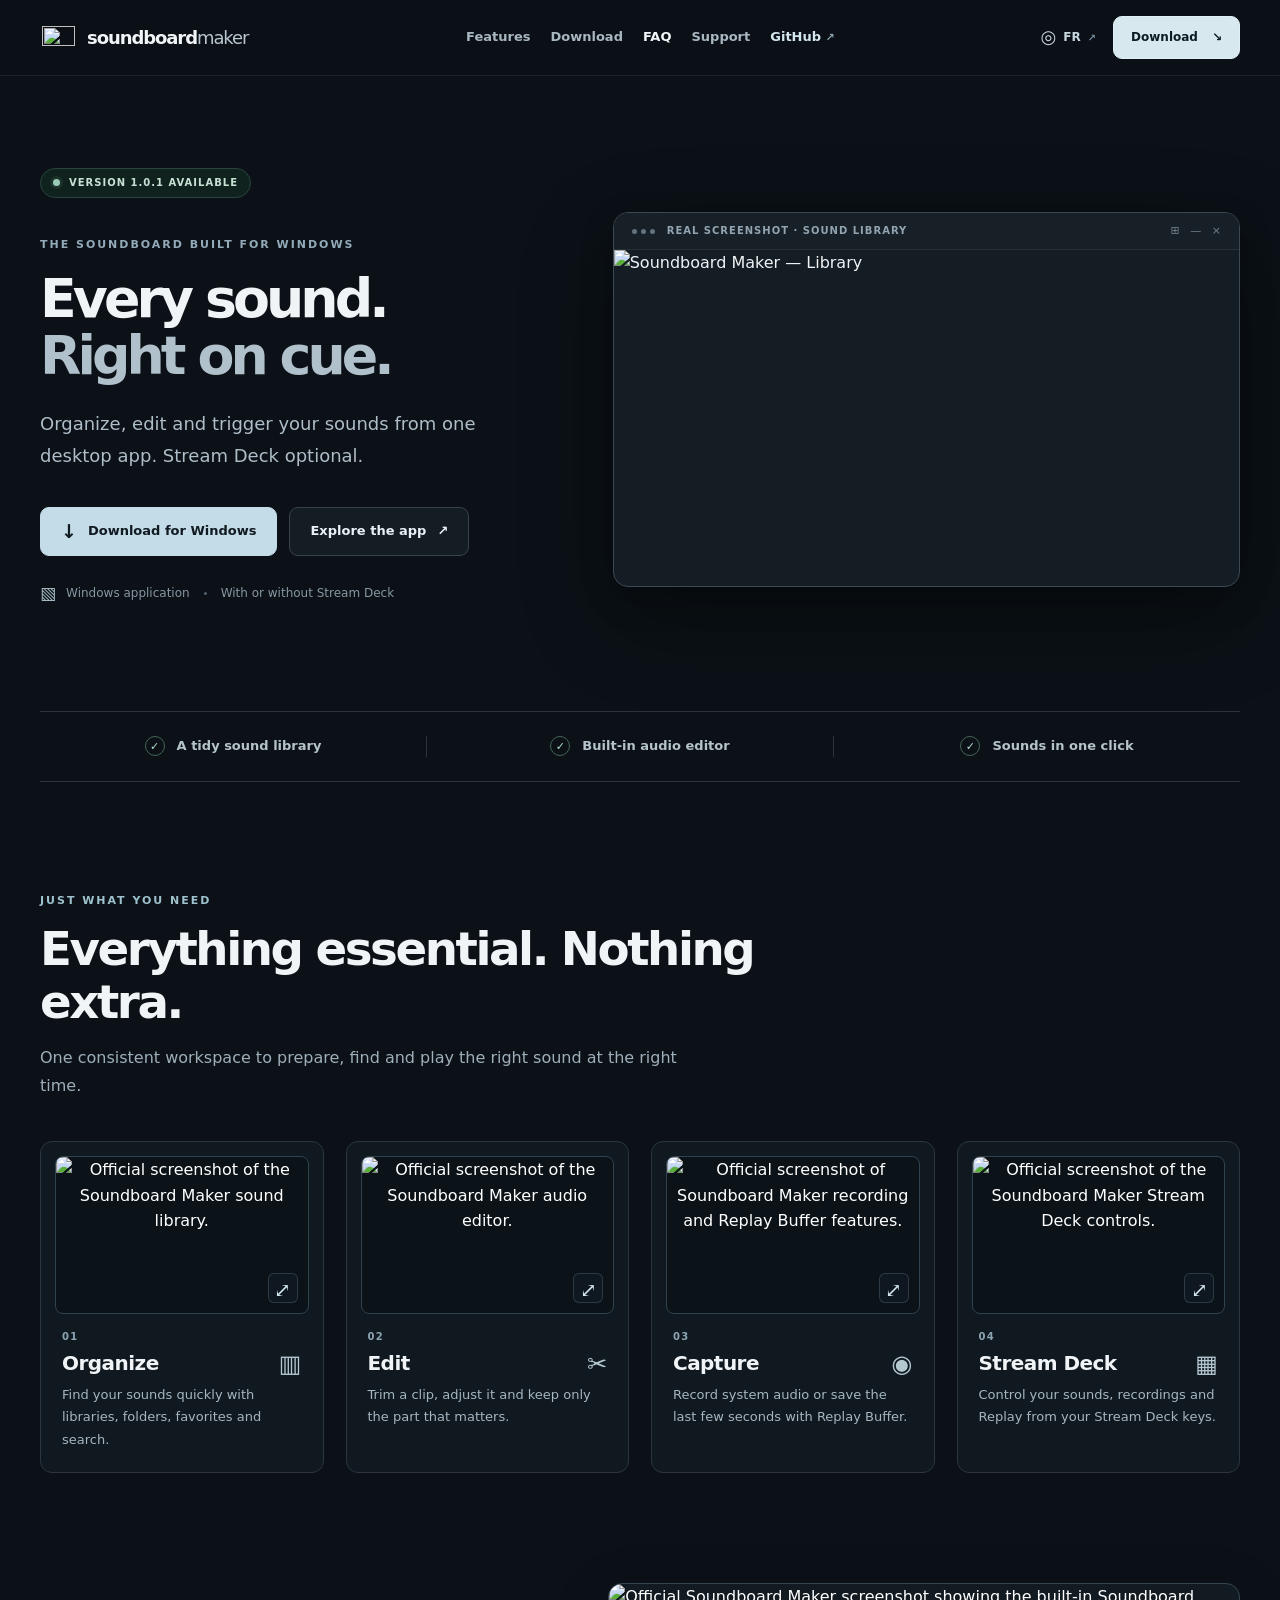
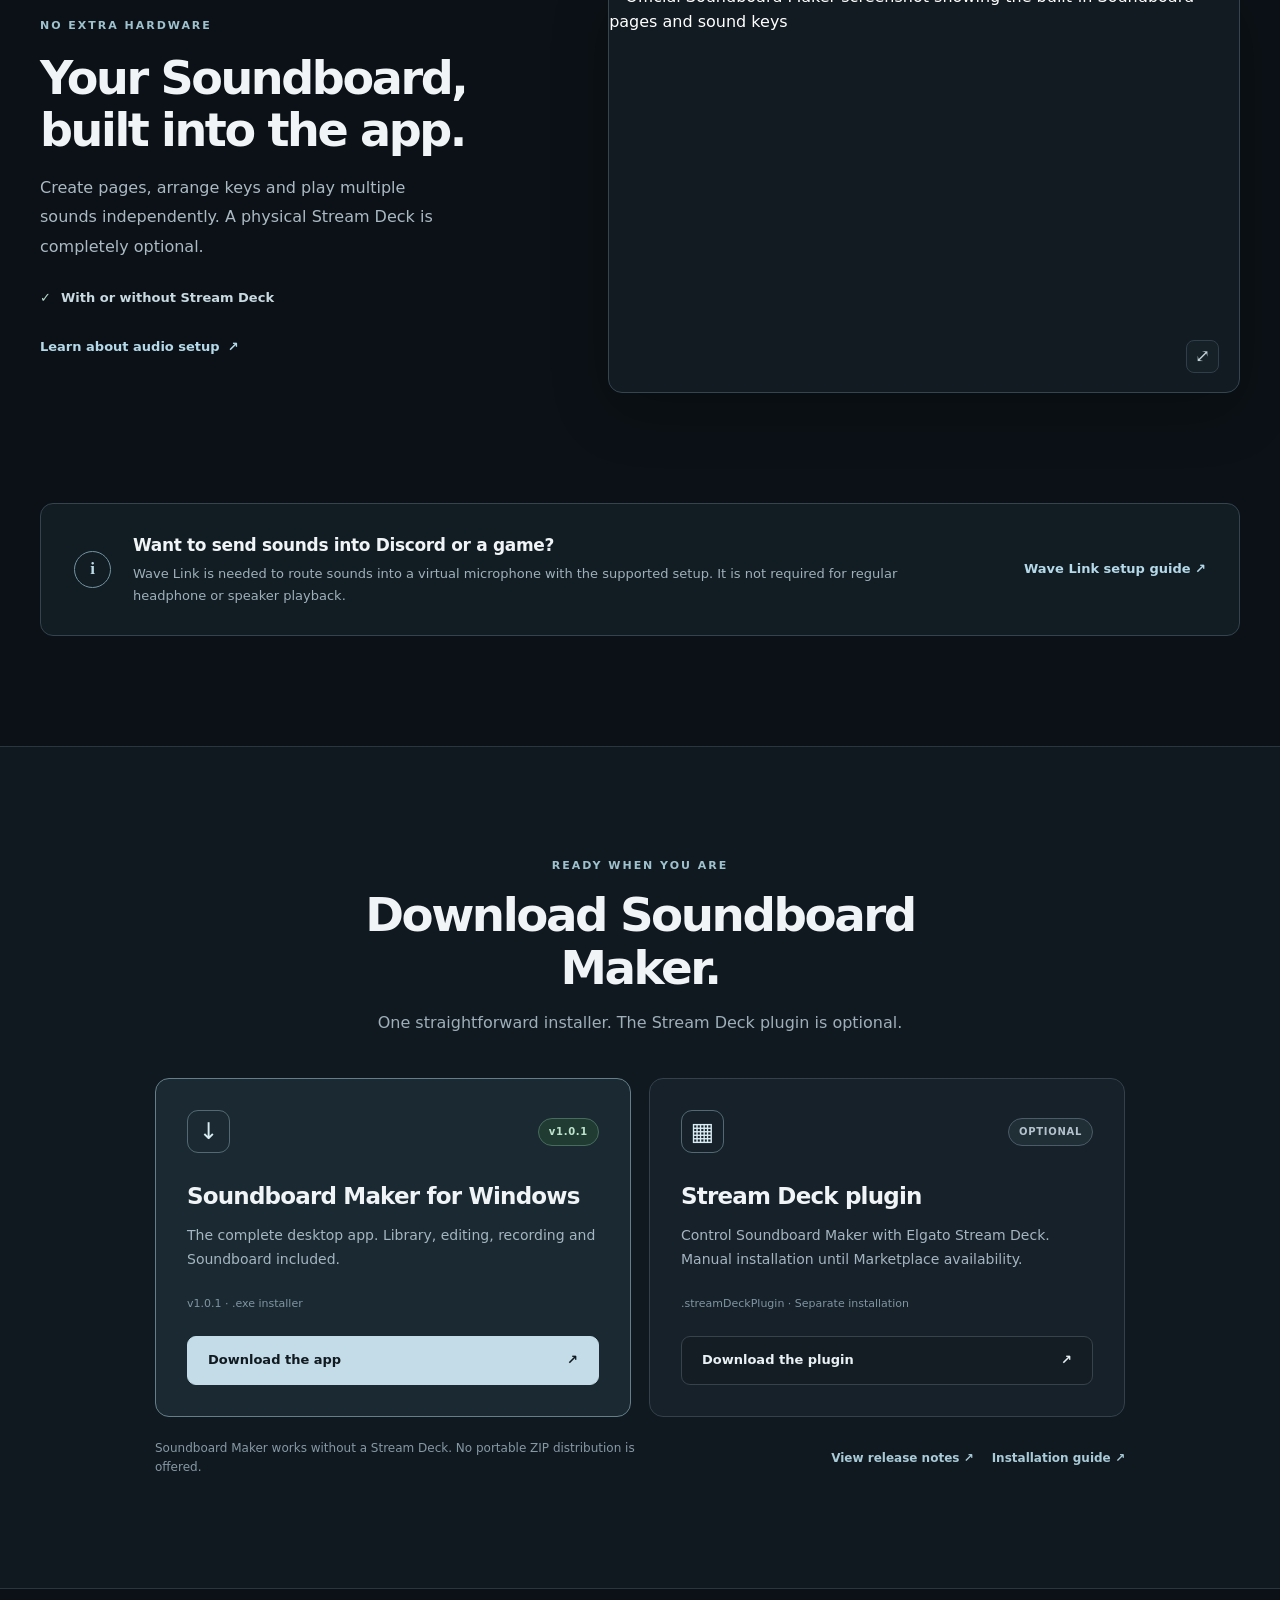
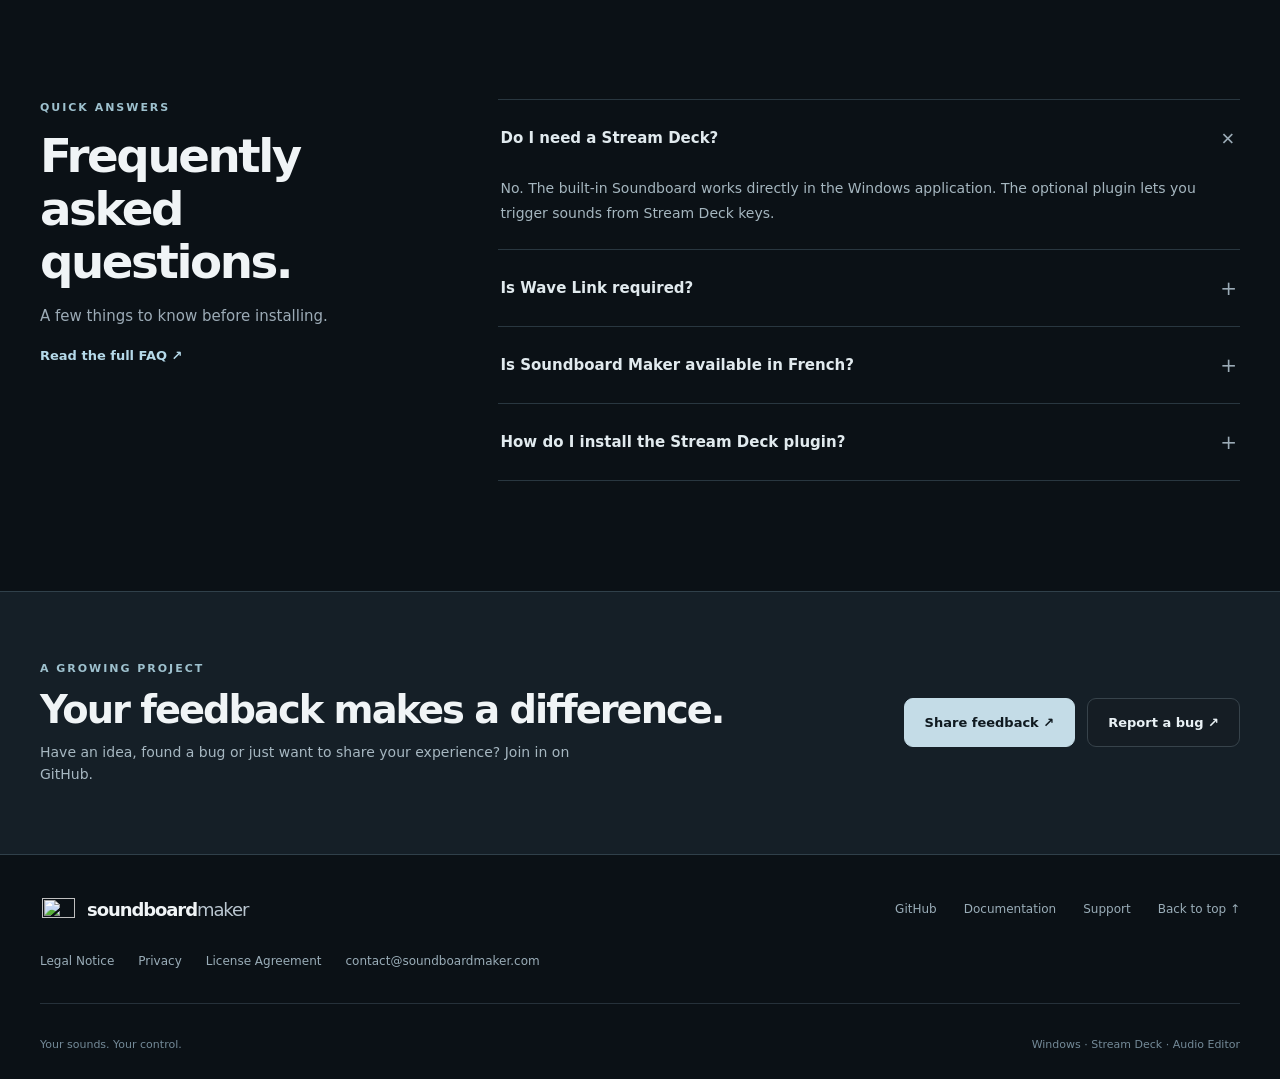
==== commit 5cf418ed: "Update description" ====
--- a/docs/en/index.html
+++ b/docs/en/index.html
@@ -74,7 +74,7 @@
           <a class="button button-primary" href="#download"><span class="button-icon">↓</span> Download for Windows</a>
           <a class="button button-outline" href="#features">Explore the app <span aria-hidden="true">↗</span></a>
         </div>
-        <div class="hero-meta"><span class="micro-icon">▧</span>64-bit Windows application <span class="sep"></span> With or without Stream Deck</div>
+        <div class="hero-meta"><span class="micro-icon">▧</span>Windows application <span class="sep"></span> With or without Stream Deck</div>
       </div>
       <div class="hero-visual">
         <div class="window-frame">
@@ -139,7 +139,7 @@
     <section class="section download-section" id="download" aria-labelledby="download-title"><div class="layout">
       <div class="section-top center"><p class="section-label">READY WHEN YOU ARE</p><h2 id="download-title">Download Soundboard Maker.</h2><p class="section-intro">One straightforward installer. The Stream Deck plugin is optional.</p></div>
       <div class="download-grid">
-        <article class="download-card main-download"><div class="download-card-heading"><div class="download-icon">↓</div><span class="version-pill">v1.0.1</span></div><h3>Soundboard Maker for Windows</h3><p>The complete desktop app. Library, editing, recording and Soundboard included.</p><div class="download-meta">v1.0.1 · .exe installer · 64-bit</div><a href="https://github.com/Fablitox/SoundBoardMaker/releases/download/1.0.1/SoundboardMaker-Setup-1.0.1.exe" rel="noopener noreferrer" class="button button-primary download-button" data-download="installer">Download the app <span>↗</span></a></article>
+        <article class="download-card main-download"><div class="download-card-heading"><div class="download-icon">↓</div><span class="version-pill">v1.0.1</span></div><h3>Soundboard Maker for Windows</h3><p>The complete desktop app. Library, editing, recording and Soundboard included.</p><div class="download-meta">v1.0.1 · .exe installer</div><a href="https://github.com/Fablitox/SoundBoardMaker/releases/download/1.0.1/SoundboardMaker-Setup-1.0.1.exe" rel="noopener noreferrer" class="button button-primary download-button" data-download="installer">Download the app <span>↗</span></a></article>
         <article class="download-card"><div class="download-card-heading"><div class="download-icon deck-icon">▦</div><span class="optional-pill">OPTIONAL</span></div><h3>Stream Deck plugin</h3><p>Control Soundboard Maker with Elgato Stream Deck. Manual installation until Marketplace availability.</p><div class="download-meta">.streamDeckPlugin · Separate installation</div><a href="https://github.com/Fablitox/SoundBoardMaker/releases/download/1.0.1/com.soundboardmaker.streamdeck.streamDeckPlugin" rel="noopener noreferrer" class="button button-outline download-button" data-download="plugin">Download the plugin <span>↗</span></a></article>
       </div>
       <div class="download-foot"><p>Soundboard Maker works without a Stream Deck. No portable ZIP distribution is offered.</p><div><a href="https://github.com/Fablitox/SoundBoardMaker/releases/latest" target="_blank" rel="noopener noreferrer">View release notes ↗</a><a href="https://github.com/Fablitox/SoundBoardMaker/wiki/Installation-EN" target="_blank" rel="noopener noreferrer">Installation guide ↗</a></div></div>
